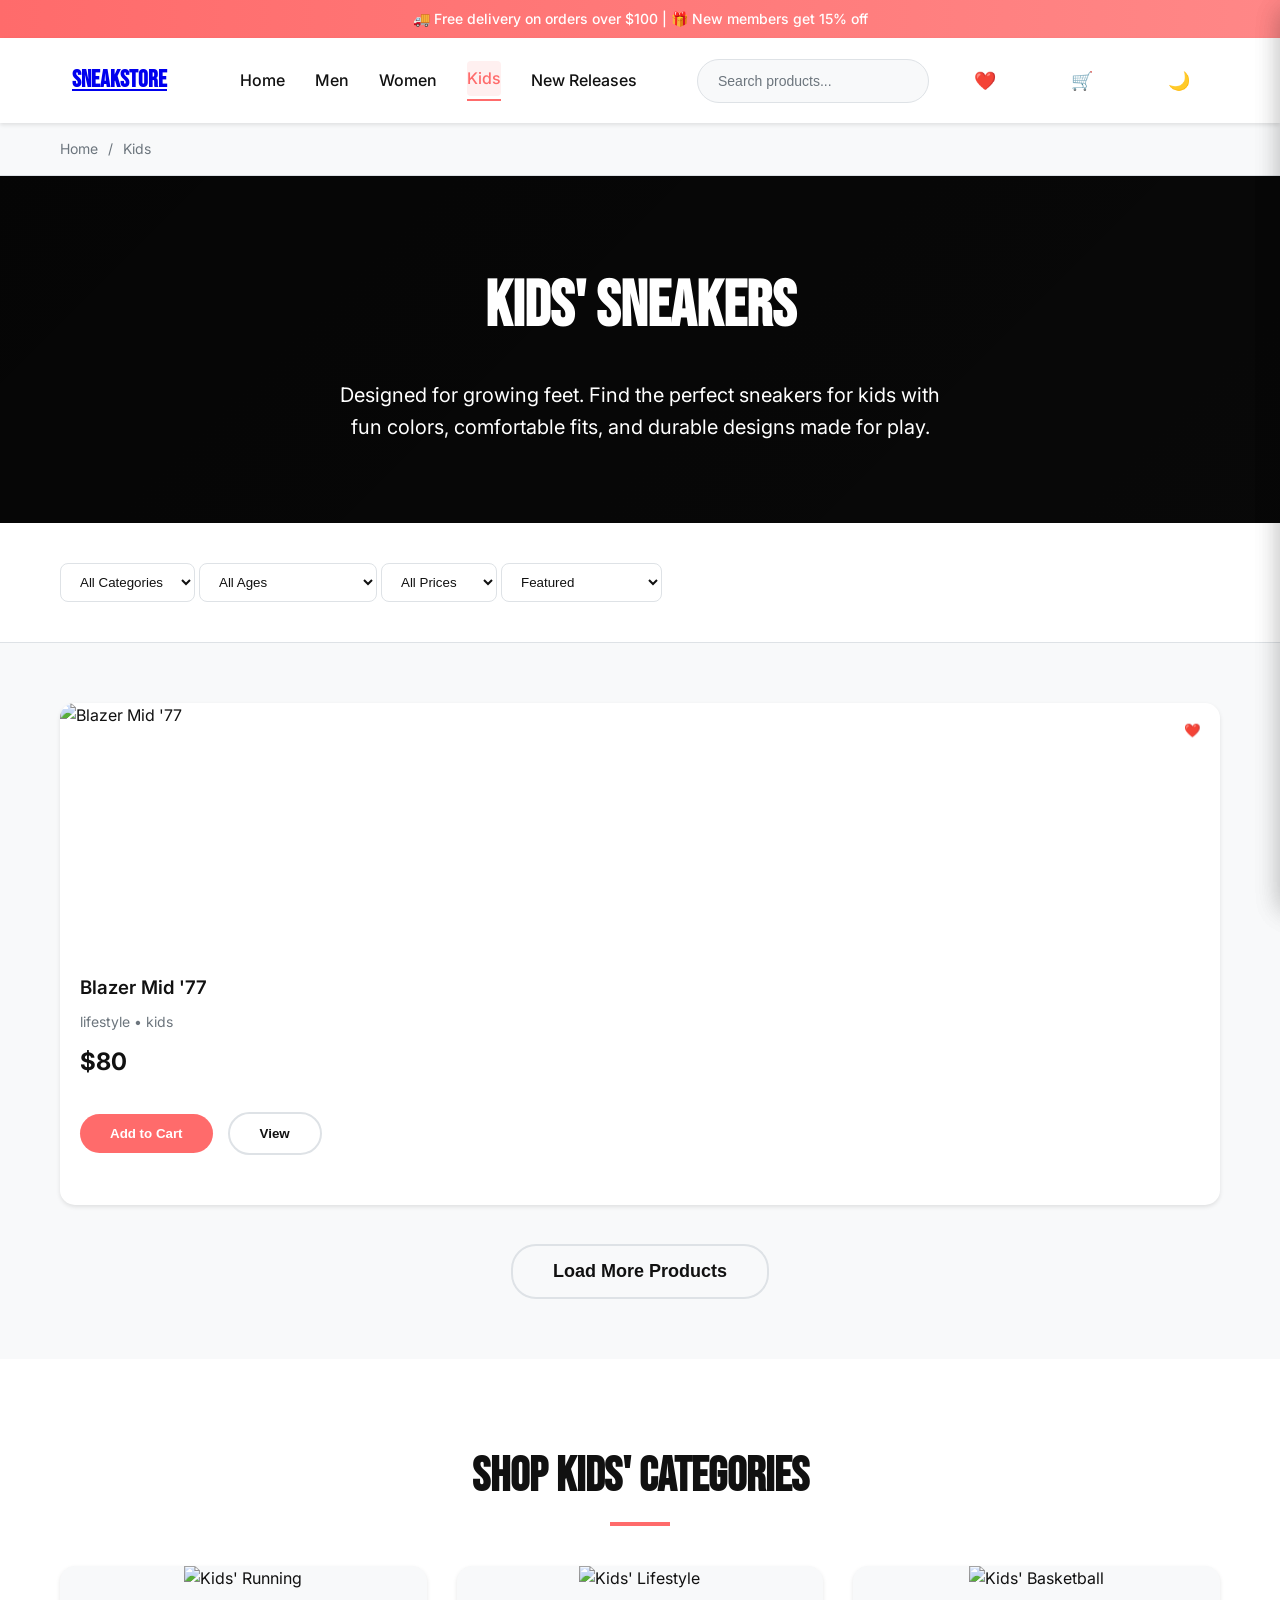
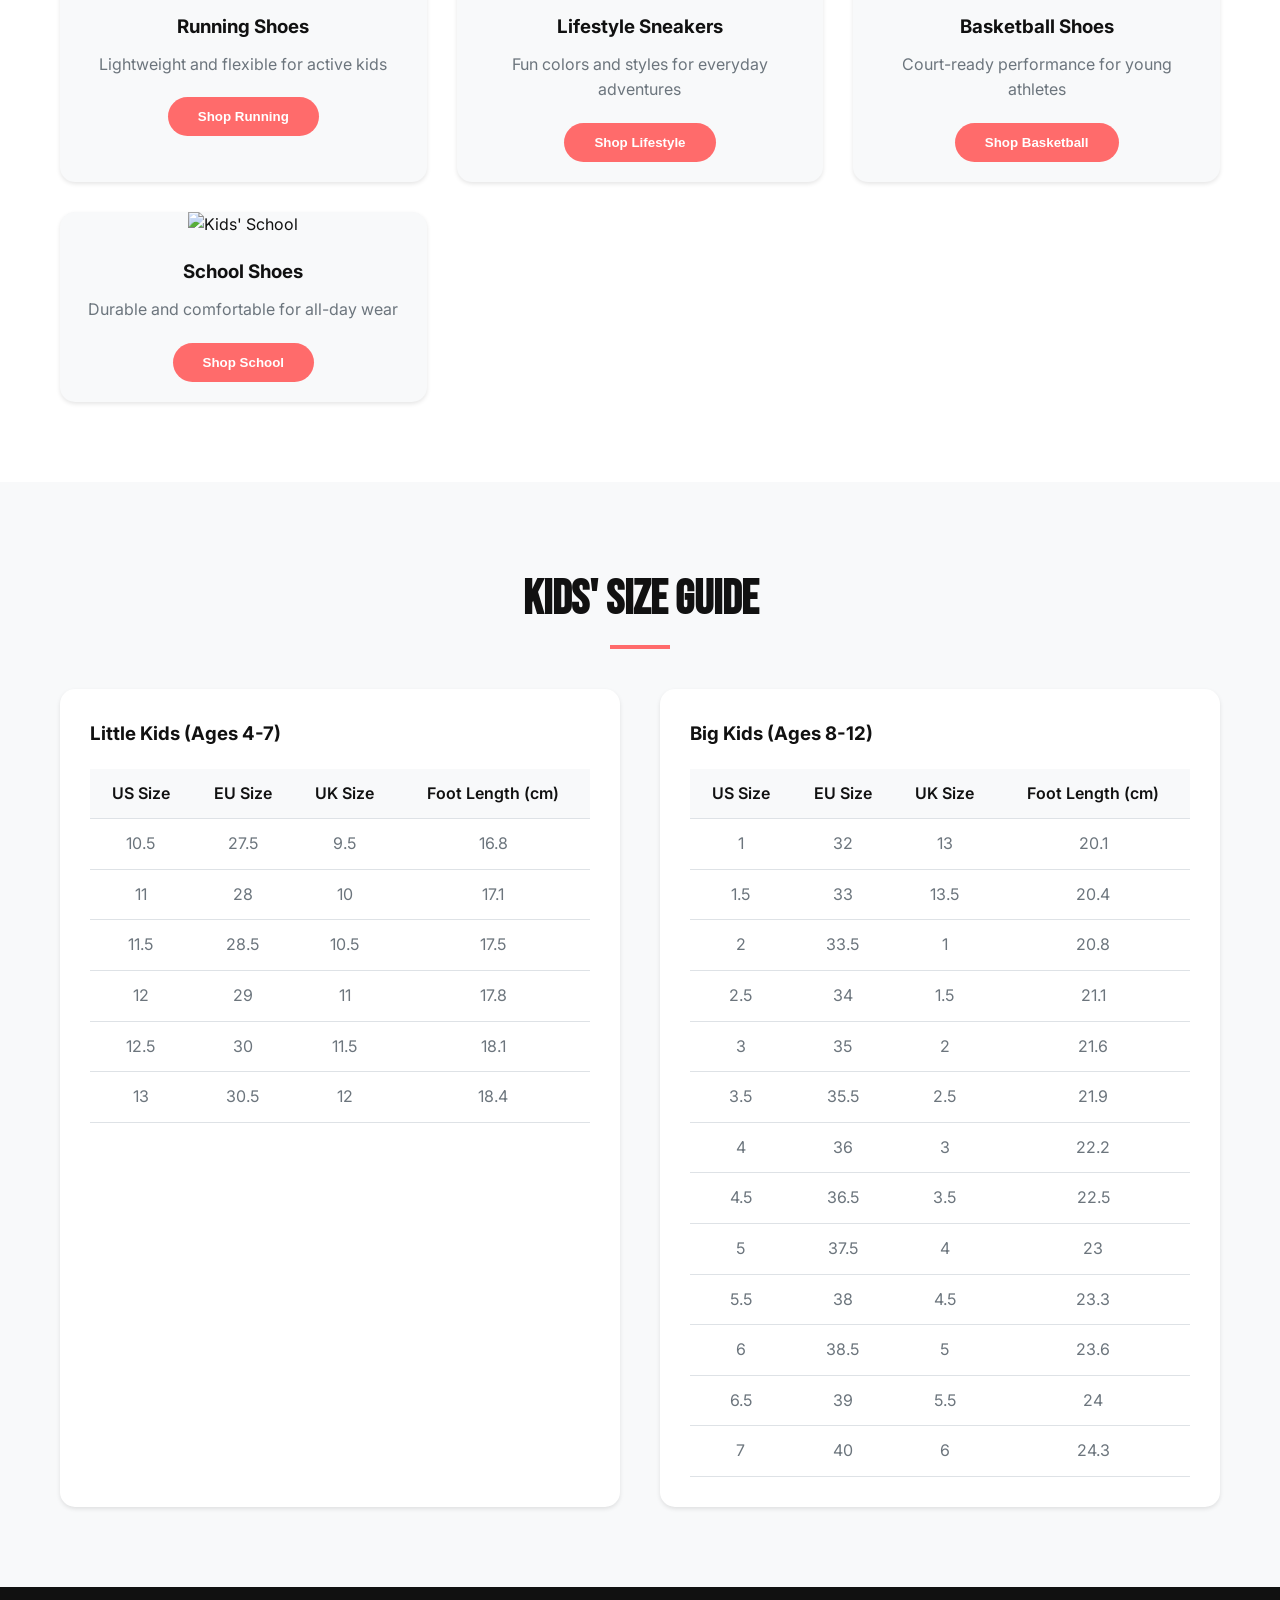
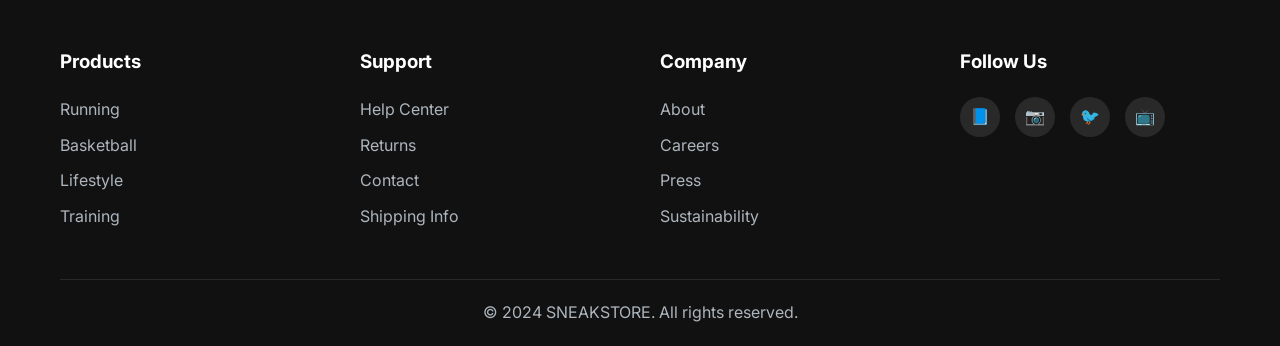
==== kids.html @ 9083c1dc "Add files via upload" ====
<!DOCTYPE html>
<html lang="en">
<head>
    <meta charset="UTF-8">
    <meta name="viewport" content="width=device-width, initial-scale=1.0">
    <title>Kids' Sneakers - SNEAKSTORE</title>
    <link rel="stylesheet" href="styles.css">
    <link rel="preconnect" href="https://fonts.googleapis.com">
    <link rel="preconnect" href="https://fonts.gstatic.com" crossorigin>
    <link href="https://fonts.googleapis.com/css2?family=Bebas+Neue&family=Inter:wght@300;400;500;600;700;800&display=swap" rel="stylesheet">
</head>
<body>
    <!-- Announcement Bar -->
    <div class="announcement-bar">
        <div class="container">
            <p>🚚 Free delivery on orders over $100 | 🎁 New members get 15% off</p>
        </div>
    </div>

    <!-- Navigation Bar -->
    <nav class="navbar">
        <div class="container">
            <div class="nav-container">
                <div class="nav-left">
                    <div class="logo">
                        <a href="index.html">SNEAKSTORE</a>
                    </div>
                </div>
                <div class="nav-center">
                    <div class="nav-links">
                        <a href="index.html">Home</a>
                        <a href="men.html">Men</a>
                        <a href="women.html">Women</a>
                        <a href="kids.html" class="active">Kids</a>
                        <a href="new-releases.html">New Releases</a>
                    </div>
                    <button class="mobile-menu-toggle" onclick="toggleMobileMenu()">☰</button>
                </div>
                <div class="nav-right">
                    <div class="search-container">
                        <input type="text" class="search-input" id="searchInput" placeholder="Search products...">
                    </div>
                    <button class="btn btn-icon" id="wishlistBtn" onclick="toggleWishlist()">
                        ❤️ <span class="badge" id="wishlistBadge">0</span>
                    </button>
                    <button class="btn btn-icon" id="cartBtn" onclick="toggleCart()">
                        🛒 <span class="badge" id="cartBadge">0</span>
                    </button>
                    <button class="btn btn-icon" id="themeToggle" onclick="toggleTheme()">
                        🌙
                    </button>
                </div>
            </div>
        </div>
    </nav>

    <!-- Breadcrumb -->
    <div class="breadcrumb">
        <div class="container">
            <a href="index.html">Home</a> / <span>Kids</span>
        </div>
    </div>

    <!-- Page Header -->
    <section class="page-header">
        <div class="container">
            <h1>Kids' Sneakers</h1>
            <p>Designed for growing feet. Find the perfect sneakers for kids with fun colors, comfortable fits, and durable designs made for play.</p>
        </div>
    </section>

    <!-- Filter Bar -->
    <section class="filter-section">
        <div class="container">
            <div class="filter-bar">
                <select id="categoryFilter" class="filter-select">
                    <option value="all">All Categories</option>
                    <option value="running">Running</option>
                    <option value="basketball">Basketball</option>
                    <option value="lifestyle">Lifestyle</option>
                    <option value="training">Training</option>
                </select>
                <select id="ageFilter" class="filter-select">
                    <option value="all">All Ages</option>
                    <option value="toddler">Toddler (1-3 years)</option>
                    <option value="little-kids">Little Kids (4-7 years)</option>
                    <option value="big-kids">Big Kids (8-12 years)</option>
                </select>
                <select id="priceFilter" class="filter-select">
                    <option value="all">All Prices</option>
                    <option value="0-50">Under $50</option>
                    <option value="50-100">$50 - $100</option>
                    <option value="100+">Over $100</option>
                </select>
                <select id="sortFilter" class="filter-select">
                    <option value="featured">Featured</option>
                    <option value="price-low">Price: Low to High</option>
                    <option value="price-high">Price: High to Low</option>
                    <option value="name">Name: A to Z</option>
                </select>
            </div>
        </div>
    </section>

    <!-- Featured Products -->
    <section class="products-section">
        <div class="container">
            <div class="products-grid" id="productsGrid">
                <!-- Products will be dynamically loaded here -->
            </div>
            <div class="load-more-container">
                <button class="btn btn-outline btn-large" id="loadMoreBtn">Load More Products</button>
            </div>
        </div>
    </section>

    <!-- Category Highlights -->
    <section class="category-highlights">
        <div class="container">
            <h2 class="section-title">Shop Kids' Categories</h2>
            <div class="highlights-grid">
                <div class="highlight-card">
                    <img src="https://images.unsplash.com/photo-1571019613454-1cb2f99b2d8b?w=400&h=250&fit=crop" alt="Kids' Running">
                    <h3>Running Shoes</h3>
                    <p>Lightweight and flexible for active kids</p>
                    <button class="btn btn-primary" onclick="filterByCategory('running')">Shop Running</button>
                </div>
                <div class="highlight-card">
                    <img src="https://images.unsplash.com/photo-1460353581641-37baddab0fa2?w=400&h=250&fit=crop" alt="Kids' Lifestyle">
                    <h3>Lifestyle Sneakers</h3>
                    <p>Fun colors and styles for everyday adventures</p>
                    <button class="btn btn-primary" onclick="filterByCategory('lifestyle')">Shop Lifestyle</button>
                </div>
                <div class="highlight-card">
                    <img src="https://images.unsplash.com/photo-1595950653106-6c9ebd614d3a?w=400&h=250&fit=crop" alt="Kids' Basketball">
                    <h3>Basketball Shoes</h3>
                    <p>Court-ready performance for young athletes</p>
                    <button class="btn btn-primary" onclick="filterByCategory('basketball')">Shop Basketball</button>
                </div>
                <div class="highlight-card">
                    <img src="https://images.unsplash.com/photo-1549298916-b41d501d3772?w=400&h=250&fit=crop" alt="Kids' School">
                    <h3>School Shoes</h3>
                    <p>Durable and comfortable for all-day wear</p>
                    <button class="btn btn-primary" onclick="filterByCategory('lifestyle')">Shop School</button>
                </div>
            </div>
        </div>
    </section>

    <!-- Size Guide Section -->
    <section class="size-guide">
        <div class="container">
            <h2 class="section-title">Kids' Size Guide</h2>
            <div class="size-guide-content">
                <div class="size-table">
                    <h3>Little Kids (Ages 4-7)</h3>
                    <table>
                        <thead>
                            <tr>
                                <th>US Size</th>
                                <th>EU Size</th>
                                <th>UK Size</th>
                                <th>Foot Length (cm)</th>
                            </tr>
                        </thead>
                        <tbody>
                            <tr><td>10.5</td><td>27.5</td><td>9.5</td><td>16.8</td></tr>
                            <tr><td>11</td><td>28</td><td>10</td><td>17.1</td></tr>
                            <tr><td>11.5</td><td>28.5</td><td>10.5</td><td>17.5</td></tr>
                            <tr><td>12</td><td>29</td><td>11</td><td>17.8</td></tr>
                            <tr><td>12.5</td><td>30</td><td>11.5</td><td>18.1</td></tr>
                            <tr><td>13</td><td>30.5</td><td>12</td><td>18.4</td></tr>
                        </tbody>
                    </table>
                </div>
                <div class="size-table">
                    <h3>Big Kids (Ages 8-12)</h3>
                    <table>
                        <thead>
                            <tr>
                                <th>US Size</th>
                                <th>EU Size</th>
                                <th>UK Size</th>
                                <th>Foot Length (cm)</th>
                            </tr>
                        </thead>
                        <tbody>
                            <tr><td>1</td><td>32</td><td>13</td><td>20.1</td></tr>
                            <tr><td>1.5</td><td>33</td><td>13.5</td><td>20.4</td></tr>
                            <tr><td>2</td><td>33.5</td><td>1</td><td>20.8</td></tr>
                            <tr><td>2.5</td><td>34</td><td>1.5</td><td>21.1</td></tr>
                            <tr><td>3</td><td>35</td><td>2</td><td>21.6</td></tr>
                            <tr><td>3.5</td><td>35.5</td><td>2.5</td><td>21.9</td></tr>
                            <tr><td>4</td><td>36</td><td>3</td><td>22.2</td></tr>
                            <tr><td>4.5</td><td>36.5</td><td>3.5</td><td>22.5</td></tr>
                            <tr><td>5</td><td>37.5</td><td>4</td><td>23</td></tr>
                            <tr><td>5.5</td><td>38</td><td>4.5</td><td>23.3</td></tr>
                            <tr><td>6</td><td>38.5</td><td>5</td><td>23.6</td></tr>
                            <tr><td>6.5</td><td>39</td><td>5.5</td><td>24</td></tr>
                            <tr><td>7</td><td>40</td><td>6</td><td>24.3</td></tr>
                        </tbody>
                    </table>
                </div>
            </div>
        </div>
    </section>

    <!-- Footer -->
    <footer class="footer">
        <div class="container">
            <div class="footer-content">
                <div class="footer-section">
                    <h3>Products</h3>
                    <ul>
                        <li><a href="#">Running</a></li>
                        <li><a href="#">Basketball</a></li>
                        <li><a href="#">Lifestyle</a></li>
                        <li><a href="#">Training</a></li>
                    </ul>
                </div>
                <div class="footer-section">
                    <h3>Support</h3>
                    <ul>
                        <li><a href="#">Help Center</a></li>
                        <li><a href="#">Returns</a></li>
                        <li><a href="#">Contact</a></li>
                        <li><a href="#">Shipping Info</a></li>
                    </ul>
                </div>
                <div class="footer-section">
                    <h3>Company</h3>
                    <ul>
                        <li><a href="#">About</a></li>
                        <li><a href="#">Careers</a></li>
                        <li><a href="#">Press</a></li>
                        <li><a href="#">Sustainability</a></li>
                    </ul>
                </div>
                <div class="footer-section">
                    <h3>Follow Us</h3>
                    <div class="social-icons">
                        <a href="#">📘</a>
                        <a href="#">📷</a>
                        <a href="#">🐦</a>
                        <a href="#">📺</a>
                    </div>
                </div>
            </div>
            <div class="footer-bottom">
                <p>&copy; 2024 SNEAKSTORE. All rights reserved.</p>
            </div>
        </div>
    </footer>

    <!-- Cart Sidebar -->
    <div class="cart-sidebar" id="cartSidebar">
        <div class="cart-header">
            <h3>Shopping Cart</h3>
            <button class="close-btn" onclick="toggleCart()">×</button>
        </div>
        <div class="cart-items" id="cartItems">
            <!-- Cart items will be dynamically loaded -->
        </div>
        <div class="cart-footer">
            <div class="cart-total">
                <span>Total: <span id="cartTotal">$0.00</span></span>
            </div>
            <button class="btn btn-primary btn-large" onclick="checkout()">Checkout</button>
        </div>
    </div>

    <!-- Wishlist Sidebar -->
    <div class="wishlist-sidebar" id="wishlistSidebar">
        <div class="wishlist-header">
            <h3>My Wishlist</h3>
            <button class="close-btn" onclick="toggleWishlist()">×</button>
        </div>
        <div class="wishlist-items" id="wishlistItems">
            <!-- Wishlist items will be dynamically loaded -->
        </div>
    </div>

    <!-- Product Modal -->
    <div class="product-modal" id="productModal">
        <div class="modal-content">
            <button class="close-btn" onclick="closeProductModal()">×</button>
            <div class="product-detail">
                <div class="product-gallery">
                    <img id="modalMainImage" src="" alt="Product">
                    <div class="thumbnail-grid" id="thumbnailGrid">
                        <!-- Thumbnails will be loaded dynamically -->
                    </div>
                </div>
                <div class="product-info">
                    <h2 id="modalProductName"></h2>
                    <p id="modalProductCategory"></p>
                    <div class="price" id="modalProductPrice"></div>
                    <div class="size-selector">
                        <label>Select Size:</label>
                        <div class="size-options" id="sizeOptions">
                            <!-- Size options will be loaded dynamically -->
                        </div>
                    </div>
                    <div class="quantity-selector">
                        <label>Quantity:</label>
                        <div class="quantity-controls">
                            <button onclick="decreaseQuantity()">-</button>
                            <input type="number" id="modalQuantity" value="1" min="1" max="10">
                            <button onclick="increaseQuantity()">+</button>
                        </div>
                    </div>
                    <div class="product-actions">
                        <button class="btn btn-primary btn-large" onclick="addToCartFromModal()">Add to Cart</button>
                        <button class="btn btn-outline" onclick="toggleWishlistModal()">
                            <span id="modalWishlistIcon">❤️</span> Add to Wishlist
                        </button>
                    </div>
                    <div class="product-description">
                        <h4>Product Details</h4>
                        <p id="modalProductDescription"></p>
                    </div>
                </div>
            </div>
        </div>
    </div>

    <script src="script.js"></script>
    <script>
        // Background slideshow images for kids' page
        const backgroundImages = [
            'https://images.unsplash.com/photo-1571019613454-1cb2f99b2d8b?w=1920&h=600&fit=crop',
            'https://images.unsplash.com/photo-1549298916-b41d501d3772?w=1920&h=600&fit=crop',
            'https://images.unsplash.com/photo-1551107699-a5b68d2794e3?w=1920&h=600&fit=crop',
            'https://images.unsplash.com/photo-1460353581641-37baddab0fa2?w=1920&h=600&fit=crop',
            'https://images.unsplash.com/photo-1595950653106-6c9ebd614d3a?w=1920&h=600&fit=crop'
        ];

        let currentImageIndex = 0;
        let backgroundImageElement;

        // Initialize background slideshow
        function initBackgroundSlideshow() {
            backgroundImageElement = document.createElement('div');
            backgroundImageElement.style.cssText = `
                position: absolute;
                top: 0;
                left: 0;
                width: 100%;
                height: 100%;
                background-size: cover;
                background-position: center;
                background-repeat: no-repeat;
                z-index: 0;
                opacity: 0.3;
                transition: opacity 1s ease-in-out;
            `;
            
            const pageHeader = document.querySelector('.page-header');
            if (pageHeader) {
                pageHeader.style.position = 'relative';
                pageHeader.style.overflow = 'hidden';
                pageHeader.insertBefore(backgroundImageElement, pageHeader.firstChild);
                
                // Start the slideshow
                changeBackgroundImage();
                setInterval(changeBackgroundImage, 10000);
            }
        }

        // Change background image with fade effect
        function changeBackgroundImage() {
            if (!backgroundImageElement) return;
            
            // Fade out
            backgroundImageElement.style.opacity = '0';
            
            // Change image and fade in after transition
            setTimeout(() => {
                currentImageIndex = (currentImageIndex + 1) % backgroundImages.length;
                backgroundImageElement.style.backgroundImage = `url('${backgroundImages[currentImageIndex]}')`;
                backgroundImageElement.style.opacity = '0.3';
            }, 1000);
        }

        // Page-specific initialization
        document.addEventListener('DOMContentLoaded', function() {
            loadFromLocalStorage();
            filterKidsProducts();
            renderProducts();
            updateCartBadge();
            updateWishlistBadge();
            setupEventListeners();
            setupTheme();
            initBackgroundSlideshow();
        });

        // Filter kids' products
        function filterKidsProducts() {
            filteredProducts = products.filter(product => product.gender === 'kids');
        }

        // Filter by category
        function filterByCategory(category) {
            document.getElementById('categoryFilter').value = category;
            handleFilter();
            window.scrollTo({ top: document.querySelector('.products-section').offsetTop - 100, behavior: 'smooth' });
        }

        // Enhanced filter handling for this page
        function handleFilter() {
            const category = document.getElementById('categoryFilter').value;
            const priceRange = document.getElementById('priceFilter').value;
            const sortBy = document.getElementById('sortFilter').value;
            
            let filtered = products.filter(product => product.gender === 'kids');
            
            // Apply category filter
            if (category !== 'all') {
                filtered = filtered.filter(product => product.category === category);
            }
            
            // Apply price filter
            if (priceRange !== 'all') {
                const [min, max] = priceRange.split('-').map(p => p === '+' ? Infinity : parseInt(p));
                filtered = filtered.filter(product => 
                    max ? (product.price >= min && product.price <= max) : product.price >= min
                );
            }
            
            // Apply sorting
            switch(sortBy) {
                case 'price-low':
                    filtered.sort((a, b) => a.price - b.price);
                    break;
                case 'price-high':
                    filtered.sort((a, b) => b.price - a.price);
                    break;
                case 'name':
                    filtered.sort((a, b) => a.name.localeCompare(b.name));
                    break;
            }
            
            filteredProducts = filtered;
            renderProducts();
        }

        // Load more functionality
        document.getElementById('loadMoreBtn').addEventListener('click', function() {
            // Simulate loading more products
            this.innerHTML = '<span class="loading"></span> Loading...';
            setTimeout(() => {
                this.innerHTML = 'Load More Products';
                showToast('More products loaded!');
            }, 1000);
        });

        // Update event listeners for this page
        function setupEventListeners() {
            // Search functionality
            document.getElementById('searchInput').addEventListener('input', handleSearch);
            
            // Filter functionality
            document.getElementById('categoryFilter').addEventListener('change', handleFilter);
            document.getElementById('priceFilter').addEventListener('change', handleFilter);
            document.getElementById('sortFilter').addEventListener('change', handleFilter);
            
            // Cart and Wishlist toggles
            document.getElementById('cartBtn').addEventListener('click', toggleCart);
            document.getElementById('wishlistBtn').addEventListener('click', toggleWishlist);
            
            // Theme toggle
            document.getElementById('themeToggle').addEventListener('click', toggleTheme);
            
            // Close modals on outside click
            document.getElementById('productModal').addEventListener('click', function(e) {
                if (e.target === this) {
                    closeProductModal();
                }
            });
        }
    </script>
</body>
</html>
---- styles.css ----
/* Reset and Base Styles */
* {
    margin: 0;
    padding: 0;
    box-sizing: border-box;
}

:root {
    --primary-color: #111111;
    --secondary-color: #ffffff;
    --accent-color: #ff6b6b;
    --success-color: #51cf66;
    --warning-color: #ffd93d;
    --danger-color: #ff6b6b;
    --dark-bg: #0a0a0a;
    --light-bg: #f8f9fa;
    --text-primary: #111111;
    --text-secondary: #6c757d;
    --border-color: #dee2e6;
    --shadow-sm: 0 2px 4px rgba(0,0,0,0.1);
    --shadow-md: 0 4px 6px rgba(0,0,0,0.1);
    --shadow-lg: 0 10px 25px rgba(0,0,0,0.15);
    --transition: all 0.3s cubic-bezier(0.4, 0, 0.2, 1);
}

body {
    font-family: 'Inter', sans-serif;
    line-height: 1.6;
    color: var(--text-primary);
    background-color: var(--secondary-color);
    overflow-x: hidden;
}

body.dark-mode {
    --primary-color: #ffffff;
    --secondary-color: #111111;
    --text-primary: #ffffff;
    --text-secondary: #adb5bd;
    --border-color: #343a40;
    --light-bg: #1a1a1a;
    background-color: var(--secondary-color);
}

.container {
    max-width: 1200px;
    margin: 0 auto;
    padding: 0 20px;
}

/* Announcement Bar */
.announcement-bar {
    background: linear-gradient(90deg, var(--accent-color), #ff8787);
    color: white;
    text-align: center;
    padding: 8px 0;
    font-size: 14px;
    font-weight: 500;
}

/* Navigation */
.navbar {
    background: var(--secondary-color);
    box-shadow: var(--shadow-sm);
    position: sticky;
    top: 0;
    z-index: 1000;
    transition: var(--transition);
}

body.dark-mode .navbar {
    background: var(--dark-bg);
}

.nav-container {
    display: flex;
    justify-content: space-between;
    align-items: center;
    padding: 15px 0;
    max-width: 1200px;
    margin: 0 auto;
}

.nav-left {
    display: flex;
    align-items: center;
}

.nav-center {
    display: flex;
    align-items: center;
    flex: 1;
    justify-content: center;
}

.nav-right {
    display: flex;
    align-items: center;
    gap: 15px;
}

.logo {
    font-family: 'Bebas Neue', cursive;
    font-size: 24px;
    font-weight: 800;
    color: var(--text-primary);
    text-decoration: none;
    transition: var(--transition);
    position: relative;
    padding: 8px 12px;
    border-radius: 8px;
}

.logo:hover {
    color: var(--accent-color);
    background: rgba(255, 107, 107, 0.1);
    transform: scale(1.05);
}

.logo::before {
    content: '';
    position: absolute;
    top: 0;
    left: 0;
    width: 100%;
    height: 100%;
    background: linear-gradient(45deg, transparent, rgba(255, 107, 107, 0.1));
    border-radius: 8px;
    opacity: 0;
    transition: opacity 0.3s ease;
}

.logo:hover::before {
    opacity: 1;
}

.nav-links {
    display: flex;
    align-items: center;
    gap: 30px;
}

.nav-links a {
    text-decoration: none;
    color: var(--text-primary);
    font-weight: 500;
    transition: var(--transition);
    position: relative;
    padding: 5px 0;
    border-radius: 4px;
}

.nav-links a:hover,
.nav-links a.active {
    color: var(--accent-color);
    background: rgba(255, 107, 107, 0.1);
    transform: translateY(-2px);
}

.nav-links a::after {
    content: '';
    position: absolute;
    bottom: -5px;
    left: 50%;
    width: 0;
    height: 2px;
    background: var(--accent-color);
    transition: all 0.3s cubic-bezier(0.4, 0, 0.2, 1);
    transform: translateX(-50%);
}

.nav-links a:hover::after,
.nav-links a.active::after {
    width: 100%;
}

.nav-links a:hover::before {
    content: '';
    position: absolute;
    top: 50%;
    left: -10px;
    width: 4px;
    height: 4px;
    background: var(--accent-color);
    border-radius: 50%;
    transform: translateY(-50%) scale(0);
    transition: all 0.3s cubic-bezier(0.4, 0, 0.2, 1);
}

.nav-links a:hover::before {
    transform: translateY(-50%) scale(1);
}

.search-container {
    display: flex;
    align-items: center;
    background: var(--light-bg);
    border-radius: 25px;
    padding: 8px 15px;
    border: 1px solid var(--border-color);
    transition: var(--transition);
    position: relative;
    overflow: hidden;
}

.search-container::before {
    content: '';
    position: absolute;
    top: 0;
    left: -100%;
    width: 100%;
    height: 100%;
    background: linear-gradient(90deg, transparent, rgba(255, 107, 107, 0.1), transparent);
    transition: left 0.5s ease;
}

.search-container:hover::before {
    left: 100%;
}

.search-container:focus-within {
    border-color: var(--accent-color);
    box-shadow: 0 0 0 3px rgba(255, 107, 107, 0.1);
    transform: scale(1.02);
}

.search-input {
    border: none;
    background: none;
    outline: none;
    padding: 5px;
    width: 200px;
    color: var(--text-primary);
    font-size: 14px;
    transition: var(--transition);
}

.search-input::placeholder {
    color: var(--text-secondary);
    transition: var(--transition);
}

.search-container:hover .search-input::placeholder {
    color: var(--accent-color);
    opacity: 0.7;
}

.btn-icon {
    background: none;
    border: none;
    cursor: pointer;
    position: relative;
    font-size: 18px;
    transition: var(--transition);
    padding: 8px;
    border-radius: 50%;
    display: flex;
    align-items: center;
    justify-content: center;
    min-width: 40px;
    min-height: 40px;
    overflow: hidden;
}

.btn-icon::before {
    content: '';
    position: absolute;
    top: 50%;
    left: 50%;
    width: 0;
    height: 0;
    background: rgba(255, 107, 107, 0.2);
    border-radius: 50%;
    transform: translate(-50%, -50%);
    transition: all 0.4s cubic-bezier(0.4, 0, 0.2, 1);
}

.btn-icon:hover::before {
    width: 100%;
    height: 100%;
}

.btn-icon:hover {
    background: var(--light-bg);
    transform: translateY(-3px) scale(1.1);
    box-shadow: 0 8px 25px rgba(0, 0, 0, 0.15);
}

.btn-icon:active {
    transform: translateY(-1px) scale(1.05);
    transition: transform 0.1s ease;
}

.badge {
    position: absolute;
    top: 0;
    right: 0;
    background: var(--accent-color);
    color: white;
    border-radius: 50%;
    width: 18px;
    height: 18px;
    display: flex;
    align-items: center;
    justify-content: center;
    font-size: 11px;
    font-weight: bold;
}

.mobile-menu-toggle {
    display: none;
    background: none;
    border: none;
    font-size: 24px;
    cursor: pointer;
    color: var(--text-primary);
    padding: 8px;
    border-radius: 8px;
    transition: var(--transition);
    position: relative;
    overflow: hidden;
}

.mobile-menu-toggle::before {
    content: '';
    position: absolute;
    top: 50%;
    left: 50%;
    width: 0;
    height: 0;
    background: rgba(255, 107, 107, 0.1);
    border-radius: 50%;
    transform: translate(-50%, -50%);
    transition: all 0.3s cubic-bezier(0.4, 0, 0.2, 1);
}

.mobile-menu-toggle:hover::before {
    width: 100%;
    height: 100%;
}

.mobile-menu-toggle:hover {
    background: var(--light-bg);
    color: var(--accent-color);
    transform: scale(1.1);
}

.mobile-menu-toggle:active {
    transform: scale(0.95);
    transition: transform 0.1s ease;
}

/* Hero Section */
.hero {
    background: linear-gradient(135deg, #667eea 0%, #764ba2 100%);
    min-height: 600px;
    display: flex;
    align-items: center;
    position: relative;
    overflow: hidden;
    transform: translateZ(0);
    will-change: transform;
}

.hero::before {
    content: '';
    position: absolute;
    top: 0;
    left: 0;
    right: 0;
    bottom: 0;
    background: rgba(0, 0, 0, 0.3);
    z-index: 1;
}

.hero-content {
    display: grid;
    grid-template-columns: 1fr 1fr;
    gap: 50px;
    align-items: center;
    position: relative;
    z-index: 2;
}

.hero-text {
    color: white;
    animation: slideInLeft 1s ease-out;
}

.hero-title {
    font-family: 'Bebas Neue', cursive;
    font-size: 80px;
    font-weight: 800;
    line-height: 1;
    margin-bottom: 20px;
    text-transform: uppercase;
    letter-spacing: -2px;
}

.hero-subtitle {
    font-size: 20px;
    margin-bottom: 30px;
    opacity: 0.9;
}

.hero-image {
    position: relative;
    transform: translateZ(0);
    will-change: transform;
    backface-visibility: hidden;
    perspective: 1000px;
    transform-style: preserve-3d;
}

.hero-image img {
    width: 100%;
    height: auto;
    border-radius: 20px;
    animation: slideInRight 1s ease-out;
    box-shadow: var(--shadow-lg);
    transition: transform 0.1s ease-out;
    will-change: transform;
}

/* Parallax Effect */
.parallax-hero {
    position: fixed;
    top: 0;
    left: 0;
    width: 100%;
    height: 100vh;
    pointer-events: none;
    z-index: -1;
    opacity: 0.3;
    will-change: transform, opacity;
    transition: opacity 0.3s ease-out;
}

.parallax-hero img {
    width: 100%;
    height: 100%;
    object-fit: cover;
    transform: scale(1.2);
    will-change: transform;
}

/* Smooth scroll behavior */
html {
    scroll-behavior: smooth;
}

/* Buttons */
.btn {
    padding: 12px 30px;
    border: none;
    border-radius: 25px;
    font-weight: 600;
    cursor: pointer;
    transition: var(--transition);
    text-decoration: none;
    display: inline-block;
    text-align: center;
}

.btn-primary {
    background: var(--accent-color);
    color: white;
}

.btn-primary:hover {
    background: #ff5252;
    transform: translateY(-2px);
    box-shadow: var(--shadow-md);
}

.btn-outline {
    background: transparent;
    color: var(--text-primary);
    border: 2px solid var(--border-color);
}

.btn-outline:hover {
    background: var(--text-primary);
    color: white;
}

.btn-large {
    padding: 15px 40px;
    font-size: 18px;
}

/* Section Styles */
.section-title {
    font-family: 'Bebas Neue', cursive;
    font-size: 48px;
    text-align: center;
    margin-bottom: 50px;
    color: var(--text-primary);
    position: relative;
}

.section-title::after {
    content: '';
    position: absolute;
    bottom: -10px;
    left: 50%;
    transform: translateX(-50%);
    width: 60px;
    height: 4px;
    background: var(--accent-color);
}

/* Featured Products */
.featured-products {
    padding: 80px 0;
    background: var(--light-bg);
    position: relative;
    overflow: hidden;
}

body.dark-mode .featured-products {
    background: var(--dark-bg);
}

/* Parallax background for featured products */
.featured-products::before {
    content: '';
    position: absolute;
    top: -50px;
    left: -10%;
    width: 120%;
    height: 200px;
    background: radial-gradient(ellipse at center, rgba(255, 107, 107, 0.1) 0%, transparent 70%);
    transform: rotate(-5deg);
    z-index: 0;
}

.featured-products .container {
    position: relative;
    z-index: 1;
}

.featured-products .section-title {
    transform: translateZ(0);
    will-change: transform, opacity;
}

.featured-products .filter-bar {
    display: flex;
    justify-content: center;
    gap: 20px;
    margin-bottom: 40px;
    flex-wrap: wrap;
    transform: translateZ(0);
    will-change: transform, opacity;
}

.filter-select {
    padding: 10px 15px;
    border: 1px solid var(--border-color);
    border-radius: 8px;
    background: var(--secondary-color);
    color: var(--text-primary);
    cursor: pointer;
    transition: var(--transition);
}

.filter-select:hover {
    border-color: var(--accent-color);
}

.products-grid {
    display: grid;
    grid-template-columns: repeat(auto-fit, minmax(280px, 1fr));
    gap: 30px;
    transform: translateZ(0);
    will-change: transform;
}

/* Enhanced Product Cards */
.product-card {
    background: var(--secondary-color);
    border-radius: 15px;
    overflow: hidden;
    box-shadow: var(--shadow-sm);
    transition: var(--transition);
    position: relative;
    cursor: pointer;
    transform: translateZ(0);
    will-change: transform, box-shadow;
}

.product-card:hover {
    transform: translateY(-10px);
    box-shadow: var(--shadow-lg);
}

.product-image {
    position: relative;
    height: 250px;
    overflow: hidden;
}

.product-image img {
    width: 100%;
    height: 100%;
    object-fit: cover;
    transition: var(--transition);
}

.product-card:hover .product-image img {
    transform: scale(1.1);
}

.product-badge {
    position: absolute;
    top: 10px;
    left: 10px;
    background: var(--accent-color);
    color: white;
    padding: 5px 10px;
    border-radius: 20px;
    font-size: 12px;
    font-weight: 600;
    z-index: 2;
}

/* Enhanced Badges */
.product-badge.eco {
    background: #51cf66;
}

.product-badge.limited {
    background: #ff6b6b;
}

.product-badge.exclusive {
    background: #845ef7;
}

.product-badge.best-seller {
    background: #ffd93d;
    color: var(--text-primary);
}

.product-wishlist {
    position: absolute;
    top: 10px;
    right: 10px;
    background: rgba(255, 255, 255, 0.9);
    border: none;
    width: 35px;
    height: 35px;
    border-radius: 50%;
    display: flex;
    align-items: center;
    justify-content: center;
    cursor: pointer;
    transition: var(--transition);
    z-index: 2;
}

.product-wishlist:hover {
    background: white;
    transform: scale(1.1);
}

.product-wishlist.active {
    background: var(--accent-color);
    color: white;
}

.product-info {
    padding: 20px;
}

.product-name {
    font-weight: 600;
    margin-bottom: 8px;
    color: var(--text-primary);
}

.product-category {
    color: var(--text-secondary);
    font-size: 14px;
    margin-bottom: 10px;
}

.product-price {
    font-size: 24px;
    font-weight: 700;
    color: var(--text-primary);
    margin-bottom: 10px;
}

/* Star Ratings */
.product-rating {
    display: flex;
    align-items: center;
    gap: 5px;
    margin-bottom: 10px;
}

.stars {
    display: flex;
    gap: 2px;
}

.star {
    color: #ffd93d;
    font-size: 14px;
}

.star.empty {
    color: var(--border-color);
}

.rating-count {
    color: var(--text-secondary);
    font-size: 12px;
}

/* Quick View Button */
.quick-view-btn {
    background: var(--light-bg);
    border: 1px solid var(--border-color);
    color: var(--text-primary);
    padding: 8px 15px;
    border-radius: 8px;
    font-size: 14px;
    cursor: pointer;
    transition: var(--transition);
    margin-right: 10px;
}

.quick-view-btn:hover {
    background: var(--accent-color);
    color: white;
    border-color: var(--accent-color);
}

.product-actions {
    display: flex;
    gap: 10px;
    align-items: center;
}

/* Social Sharing */
.social-share {
    display: flex;
    gap: 8px;
    margin-top: 10px;
}

.share-btn {
    background: var(--light-bg);
    border: none;
    width: 30px;
    height: 30px;
    border-radius: 50%;
    display: flex;
    align-items: center;
    justify-content: center;
    cursor: pointer;
    transition: var(--transition);
    font-size: 14px;
}

.share-btn:hover {
    background: var(--accent-color);
    color: white;
    transform: translateY(-2px);
}

/* Quick View Modal */
.quick-view-modal {
    position: fixed;
    top: 0;
    left: 0;
    width: 100%;
    height: 100%;
    background: rgba(0, 0, 0, 0.8);
    display: none;
    align-items: center;
    justify-content: center;
    z-index: 3000;
}

.quick-view-modal.active {
    display: flex;
}

.quick-view-content {
    background: var(--secondary-color);
    border-radius: 20px;
    max-width: 900px;
    max-height: 90vh;
    overflow-y: auto;
    position: relative;
    width: 90%;
    display: grid;
    grid-template-columns: 1fr 1fr;
    gap: 40px;
    padding: 40px;
}

body.dark-mode .quick-view-content {
    background: var(--dark-bg);
}

.quick-view-image {
    position: relative;
}

.quick-view-image img {
    width: 100%;
    height: 400px;
    object-fit: cover;
    border-radius: 15px;
}

.quick-view-info h2 {
    font-size: 28px;
    margin-bottom: 10px;
    color: var(--text-primary);
}

.quick-view-rating {
    display: flex;
    align-items: center;
    gap: 10px;
    margin-bottom: 15px;
}

.quick-view-price {
    font-size: 32px;
    font-weight: 700;
    color: var(--accent-color);
    margin-bottom: 20px;
}

.quick-view-actions {
    display: flex;
    gap: 15px;
    margin-top: 20px;
}

/* Reviews Section */
.reviews-section {
    margin-top: 30px;
    padding-top: 20px;
    border-top: 1px solid var(--border-color);
}

.reviews-header {
    display: flex;
    justify-content: space-between;
    align-items: center;
    margin-bottom: 20px;
}

.reviews-summary {
    display: flex;
    align-items: center;
    gap: 15px;
}

.average-rating {
    font-size: 36px;
    font-weight: 700;
    color: var(--text-primary);
}

.total-reviews {
    color: var(--text-secondary);
}

.write-review-btn {
    background: var(--accent-color);
    color: white;
    border: none;
    padding: 10px 20px;
    border-radius: 8px;
    cursor: pointer;
    transition: var(--transition);
}

.write-review-btn:hover {
    background: #ff5252;
}

.review-item {
    background: var(--light-bg);
    padding: 20px;
    border-radius: 10px;
    margin-bottom: 15px;
}

body.dark-mode .review-item {
    background: #1a1a1a;
}

.review-header {
    display: flex;
    justify-content: space-between;
    align-items: center;
    margin-bottom: 10px;
}

.reviewer-info {
    display: flex;
    align-items: center;
    gap: 10px;
}

.reviewer-avatar {
    width: 40px;
    height: 40px;
    border-radius: 50%;
    background: var(--accent-color);
    display: flex;
    align-items: center;
    justify-content: center;
    color: white;
    font-weight: 600;
}

.reviewer-name {
    font-weight: 600;
    color: var(--text-primary);
}

.review-date {
    color: var(--text-secondary);
    font-size: 14px;
}

.review-content {
    color: var(--text-primary);
    line-height: 1.6;
}

/* Size Recommendation */
.size-recommendation {
    background: linear-gradient(135deg, #51cf66, #37b24d);
    color: white;
    padding: 15px;
    border-radius: 10px;
    margin-bottom: 20px;
    text-align: center;
}

.size-recommendation h4 {
    margin-bottom: 10px;
}

.recommended-size {
    font-size: 24px;
    font-weight: 700;
    margin-bottom: 5px;
}

.size-confidence {
    opacity: 0.9;
    font-size: 14px;
}

/* Recently Viewed */
.recently-viewed {
    padding: 60px 0;
    background: var(--light-bg);
}

body.dark-mode .recently-viewed {
    background: var(--dark-bg);
}

.recently-viewed-grid {
    display: grid;
    grid-template-columns: repeat(auto-fit, minmax(200px, 1fr));
    gap: 20px;
    margin-top: 30px;
}

.recently-viewed-card {
    background: var(--secondary-color);
    border-radius: 10px;
    overflow: hidden;
    box-shadow: var(--shadow-sm);
    transition: var(--transition);
    cursor: pointer;
}

body.dark-mode .recently-viewed-card {
    background: #1a1a1a;
}

.recently-viewed-card:hover {
    transform: translateY(-5px);
    box-shadow: var(--shadow-md);
}

.recently-viewed-image {
    height: 120px;
    overflow: hidden;
}

.recently-viewed-image img {
    width: 100%;
    height: 100%;
    object-fit: cover;
    transition: var(--transition);
}

.recently-viewed-card:hover .recently-viewed-image img {
    transform: scale(1.1);
}

.recently-viewed-info {
    padding: 15px;
}

.recently-viewed-name {
    font-weight: 600;
    margin-bottom: 5px;
    color: var(--text-primary);
    font-size: 14px;
}

.recently-viewed-price {
    color: var(--accent-color);
    font-weight: 600;
}

/* Advanced Filters */
.advanced-filters {
    background: var(--secondary-color);
    padding: 20px;
    border-radius: 10px;
    margin-bottom: 20px;
    border: 1px solid var(--border-color);
}

body.dark-mode .advanced-filters {
    background: #1a1a1a;
}

.filter-group {
    margin-bottom: 20px;
}

.filter-group h4 {
    margin-bottom: 10px;
    color: var(--text-primary);
    font-size: 14px;
    text-transform: uppercase;
    letter-spacing: 1px;
}

.filter-options {
    display: flex;
    flex-wrap: wrap;
    gap: 10px;
}

.filter-chip {
    background: var(--light-bg);
    border: 1px solid var(--border-color);
    padding: 8px 15px;
    border-radius: 20px;
    cursor: pointer;
    transition: var(--transition);
    font-size: 14px;
}

.filter-chip:hover {
    border-color: var(--accent-color);
}

.filter-chip.active {
    background: var(--accent-color);
    color: white;
    border-color: var(--accent-color);
}

/* Video Gallery */
.video-gallery {
    margin-top: 20px;
}

.video-thumbnail {
    position: relative;
    width: 100%;
    height: 200px;
    background: var(--light-bg);
    border-radius: 10px;
    overflow: hidden;
    cursor: pointer;
}

body.dark-mode .video-thumbnail {
    background: #1a1a1a;
}

.video-thumbnail img {
    width: 100%;
    height: 100%;
    object-fit: cover;
}

.video-play-btn {
    position: absolute;
    top: 50%;
    left: 50%;
    transform: translate(-50%, -50%);
    width: 60px;
    height: 60px;
    background: rgba(255, 255, 255, 0.9);
    border-radius: 50%;
    display: flex;
    align-items: center;
    justify-content: center;
    font-size: 24px;
    color: var(--accent-color);
    transition: var(--transition);
}

.video-play-btn:hover {
    background: white;
    transform: translate(-50%, -50%) scale(1.1);
}

/* Responsive Design for New Features */
@media (max-width: 768px) {
    .quick-view-content {
        grid-template-columns: 1fr;
        gap: 30px;
        padding: 20px;
    }
    
    .quick-view-image img {
        height: 250px;
    }
    
    .reviews-header {
        flex-direction: column;
        gap: 15px;
        align-items: flex-start;
    }
    
    .reviews-summary {
        flex-direction: column;
        gap: 5px;
        align-items: flex-start;
    }
    
    .product-actions {
        flex-direction: column;
        gap: 10px;
    }
    
    .quick-view-actions {
        flex-direction: column;
    }
    
    .social-share {
        justify-content: center;
    }
    
    .recently-viewed-grid {
        grid-template-columns: repeat(auto-fit, minmax(150px, 1fr));
    }
}

@media (max-width: 480px) {
    .filter-options {
        gap: 5px;
    }
    
    .filter-chip {
        padding: 6px 12px;
        font-size: 12px;
    }
    
    .quick-view-info h2 {
        font-size: 24px;
    }
    
    .quick-view-price {
        font-size: 28px;
    }
}

/* Categories */
.categories {
    padding: 80px 0;
    background: var(--secondary-color);
    position: relative;
    overflow: hidden;
}

body.dark-mode .categories {
    background: var(--dark-bg);
}

/* Parallax background for categories */
.categories::before {
    content: '';
    position: absolute;
    top: -100px;
    right: -10%;
    width: 120%;
    height: 300px;
    background: radial-gradient(ellipse at center, rgba(102, 126, 234, 0.1) 0%, transparent 70%);
    transform: rotate(3deg);
    z-index: 0;
}

.categories .container {
    position: relative;
    z-index: 1;
}

.categories .section-title {
    transform: translateZ(0);
    will-change: transform, opacity;
}

.categories-grid {
    display: grid;
    grid-template-columns: repeat(auto-fit, minmax(250px, 1fr));
    gap: 30px;
    transform: translateZ(0);
    will-change: transform;
}

.category-card {
    background: var(--secondary-color);
    border-radius: 15px;
    overflow: hidden;
    box-shadow: var(--shadow-sm);
    transition: var(--transition);
    cursor: pointer;
    text-align: center;
    transform: translateZ(0);
    will-change: transform, box-shadow;
}

body.dark-mode .category-card {
    background: #1a1a1a;
}

.category-card:hover {
    transform: translateY(-5px) scale(1.02);
    box-shadow: var(--shadow-md);
}

.category-card img {
    width: 100%;
    height: 200px;
    object-fit: cover;
    transition: var(--transition);
}

.category-card:hover img {
    transform: scale(1.1);
}

.category-card h3 {
    margin: 15px 0 5px;
    color: var(--text-primary);
}

.category-card p {
    color: var(--text-secondary);
    font-size: 14px;
    margin-bottom: 15px;
}

/* Trending */
.trending {
    padding: 80px 0;
    background: var(--light-bg);
    position: relative;
    overflow: hidden;
}

body.dark-mode .trending {
    background: var(--dark-bg);
}

/* Parallax background for trending */
.trending::before {
    content: '';
    position: absolute;
    top: -50px;
    left: -5%;
    width: 110%;
    height: 250px;
    background: radial-gradient(ellipse at center, rgba(255, 217, 61, 0.1) 0%, transparent 70%);
    transform: rotate(-2deg);
    z-index: 0;
}

.trending .container {
    position: relative;
    z-index: 1;
}

.trending .section-title {
    transform: translateZ(0);
    will-change: transform, opacity;
}

.trending-slider {
    display: flex;
    gap: 20px;
    overflow-x: auto;
    padding: 20px 0;
    scroll-behavior: smooth;
    transform: translateZ(0);
    will-change: transform;
}

.trending-slider::-webkit-scrollbar {
    height: 8px;
}

.trending-slider::-webkit-scrollbar-track {
    background: var(--border-color);
    border-radius: 4px;
}

.trending-slider::-webkit-scrollbar-thumb {
    background: var(--accent-color);
    border-radius: 4px;
}

.trending-card {
    min-width: 250px;
    background: var(--secondary-color);
    border-radius: 15px;
    overflow: hidden;
    box-shadow: var(--shadow-sm);
    transition: var(--transition);
    transform: translateZ(0);
    will-change: transform, box-shadow;
}

body.dark-mode .trending-card {
    background: #1a1a1a;
}

.trending-card:hover {
    transform: translateY(-5px) scale(1.02);
    box-shadow: var(--shadow-md);
}

.trending-card .product-image {
    position: relative;
    height: 180px;
    overflow: hidden;
}

.trending-card .product-image img {
    width: 100%;
    height: 100%;
    object-fit: cover;
    transition: var(--transition);
}

.trending-card:hover .product-image img {
    transform: scale(1.1);
}

/* Benefits */
.benefits {
    padding: 80px 0;
}

.benefits-grid {
    display: grid;
    grid-template-columns: repeat(auto-fit, minmax(200px, 1fr));
    gap: 40px;
    text-align: center;
}

.benefit-card {
    transition: var(--transition);
}

.benefit-card:hover {
    transform: translateY(-5px);
}

.benefit-icon {
    font-size: 48px;
    margin-bottom: 15px;
}

.benefit-card h3 {
    margin-bottom: 10px;
    color: var(--text-primary);
}

.benefit-card p {
    color: var(--text-secondary);
}

/* Newsletter */
.newsletter {
    background: linear-gradient(135deg, var(--accent-color), #ff8787);
    padding: 60px 0;
    text-align: center;
    color: white;
}

.newsletter h2 {
    font-size: 36px;
    margin-bottom: 15px;
}

.newsletter p {
    font-size: 18px;
    margin-bottom: 30px;
    opacity: 0.9;
}

.newsletter-form {
    display: flex;
    justify-content: center;
    gap: 15px;
    max-width: 500px;
    margin: 0 auto;
}

.newsletter-form input {
    flex: 1;
    padding: 15px 20px;
    border: none;
    border-radius: 25px;
    font-size: 16px;
}

.newsletter-form button {
    background: white;
    color: var(--accent-color);
    border: none;
    padding: 15px 30px;
    border-radius: 25px;
    font-weight: 600;
    cursor: pointer;
    transition: var(--transition);
}

.newsletter-form button:hover {
    transform: translateY(-2px);
    box-shadow: var(--shadow-md);
}

/* Footer */
.footer {
    background: var(--text-primary);
    color: white;
    padding: 60px 0 20px;
}

body.dark-mode .footer {
    background: #000000;
}

.footer-content {
    display: grid;
    grid-template-columns: repeat(auto-fit, minmax(200px, 1fr));
    gap: 40px;
    margin-bottom: 40px;
}

.footer-section h3 {
    margin-bottom: 20px;
    color: white;
}

.footer-section ul {
    list-style: none;
}

.footer-section ul li {
    margin-bottom: 10px;
}

.footer-section ul li a {
    color: #adb5bd;
    text-decoration: none;
    transition: var(--transition);
}

.footer-section ul li a:hover {
    color: white;
}

.social-icons {
    display: flex;
    gap: 15px;
}

.social-icons a {
    display: flex;
    align-items: center;
    justify-content: center;
    width: 40px;
    height: 40px;
    background: rgba(255, 255, 255, 0.1);
    border-radius: 50%;
    color: white;
    text-decoration: none;
    transition: var(--transition);
}

.social-icons a:hover {
    background: var(--accent-color);
    transform: translateY(-2px);
}

.footer-bottom {
    text-align: center;
    padding-top: 20px;
    border-top: 1px solid rgba(255, 255, 255, 0.1);
    color: #adb5bd;
}

/* Cart Sidebar */
.cart-sidebar,
.wishlist-sidebar {
    position: fixed;
    top: 0;
    right: -400px;
    width: 400px;
    height: 100vh;
    background: var(--secondary-color);
    box-shadow: var(--shadow-lg);
    transition: right 0.3s ease;
    z-index: 2000;
    display: flex;
    flex-direction: column;
}

body.dark-mode .cart-sidebar,
body.dark-mode .wishlist-sidebar {
    background: var(--dark-bg);
}

.cart-sidebar.active,
.wishlist-sidebar.active {
    right: 0;
}

.cart-header,
.wishlist-header {
    display: flex;
    justify-content: space-between;
    align-items: center;
    padding: 20px;
    border-bottom: 1px solid var(--border-color);
}

.cart-header h3,
.wishlist-header h3 {
    font-size: 24px;
    color: var(--text-primary);
}

.close-btn {
    background: none;
    border: none;
    font-size: 24px;
    cursor: pointer;
    color: var(--text-primary);
    transition: var(--transition);
}

.close-btn:hover {
    color: var(--accent-color);
}

.cart-items,
.wishlist-items {
    flex: 1;
    overflow-y: auto;
    padding: 20px;
}

.cart-item,
.wishlist-item {
    display: flex;
    gap: 15px;
    margin-bottom: 20px;
    padding: 15px;
    background: var(--light-bg);
    border-radius: 10px;
}

body.dark-mode .cart-item,
body.dark-mode .wishlist-item {
    background: #1a1a1a;
}

.cart-item-image,
.wishlist-item-image {
    width: 80px;
    height: 80px;
    object-fit: cover;
    border-radius: 8px;
}

.cart-item-info,
.wishlist-item-info {
    flex: 1;
}

.cart-item-name,
.wishlist-item-name {
    font-weight: 600;
    margin-bottom: 5px;
    color: var(--text-primary);
}

.cart-item-price,
.wishlist-item-price {
    color: var(--accent-color);
    font-weight: 600;
}

.cart-item-quantity {
    display: flex;
    align-items: center;
    gap: 10px;
    margin-top: 10px;
}

.quantity-btn {
    background: var(--border-color);
    border: none;
    width: 25px;
    height: 25px;
    border-radius: 50%;
    cursor: pointer;
    transition: var(--transition);
}

.quantity-btn:hover {
    background: var(--accent-color);
    color: white;
}

.cart-footer {
    padding: 20px;
    border-top: 1px solid var(--border-color);
}

.cart-total {
    display: flex;
    justify-content: space-between;
    font-size: 20px;
    font-weight: 700;
    margin-bottom: 20px;
    color: var(--text-primary);
}

/* Product Modal */
.product-modal {
    position: fixed;
    top: 0;
    left: 0;
    width: 100%;
    height: 100%;
    background: rgba(0, 0, 0, 0.8);
    display: none;
    align-items: center;
    justify-content: center;
    z-index: 3000;
}

.product-modal.active {
    display: flex;
}

.modal-content {
    background: var(--secondary-color);
    border-radius: 20px;
    max-width: 900px;
    max-height: 90vh;
    overflow-y: auto;
    position: relative;
    width: 90%;
}

body.dark-mode .modal-content {
    background: var(--dark-bg);
}

.product-detail {
    display: grid;
    grid-template-columns: 1fr 1fr;
    gap: 40px;
    padding: 40px;
}

.product-gallery {
    position: relative;
}

.product-gallery img {
    width: 100%;
    height: 400px;
    object-fit: cover;
    border-radius: 15px;
    margin-bottom: 20px;
}

.thumbnail-grid {
    display: grid;
    grid-template-columns: repeat(4, 1fr);
    gap: 10px;
}

.thumbnail {
    width: 100%;
    height: 80px;
    object-fit: cover;
    border-radius: 8px;
    cursor: pointer;
    transition: var(--transition);
    border: 2px solid transparent;
}

.thumbnail:hover,
.thumbnail.active {
    border-color: var(--accent-color);
}

.product-info h2 {
    font-size: 32px;
    margin-bottom: 10px;
    color: var(--text-primary);
}

.product-info .price {
    font-size: 36px;
    font-weight: 700;
    color: var(--accent-color);
    margin: 20px 0;
}

.size-selector,
.quantity-selector {
    margin: 20px 0;
}

.size-selector label,
.quantity-selector label {
    display: block;
    margin-bottom: 10px;
    font-weight: 600;
    color: var(--text-primary);
}

.size-options {
    display: flex;
    gap: 10px;
    flex-wrap: wrap;
}

.size-option {
    background: var(--light-bg);
    border: 1px solid var(--border-color);
    padding: 10px 15px;
    border-radius: 8px;
    cursor: pointer;
    transition: var(--transition);
}

.size-option:hover,
.size-option.selected {
    background: var(--accent-color);
    color: white;
    border-color: var(--accent-color);
}

.quantity-controls {
    display: flex;
    align-items: center;
    gap: 15px;
}

.quantity-controls button {
    background: var(--light-bg);
    border: 1px solid var(--border-color);
    width: 40px;
    height: 40px;
    border-radius: 50%;
    cursor: pointer;
    transition: var(--transition);
}

.quantity-controls button:hover {
    background: var(--accent-color);
    color: white;
    border-color: var(--accent-color);
}

.quantity-controls input {
    width: 60px;
    text-align: center;
    padding: 10px;
    border: 1px solid var(--border-color);
    border-radius: 8px;
    background: var(--light-bg);
    color: var(--text-primary);
}

.product-actions {
    display: flex;
    gap: 15px;
    margin: 30px 0;
}

.product-description {
    margin-top: 30px;
}

.product-description h4 {
    margin-bottom: 15px;
    color: var(--text-primary);
}

.product-description p {
    color: var(--text-secondary);
    line-height: 1.8;
}

/* Responsive Design - Mobile First Approach */

/* Extra Small Devices (Phones) */
@media (max-width: 480px) {
    .container {
        padding: 0 15px;
    }
    
    /* Navigation */
    .nav-container {
        flex-direction: column;
        padding: 10px 0;
    }
    
    .nav-left {
        order: 2;
        width: 100%;
        justify-content: center;
        margin-top: 10px;
    }
    
    .nav-center {
        order: 1;
        width: 100%;
        justify-content: center;
        margin-bottom: 10px;
    }
    
    .nav-right {
        order: 3;
        width: 100%;
        justify-content: center;
        margin-top: 10px;
    }
    
    .nav-links {
        display: none;
        position: absolute;
        top: 100%;
        left: 0;
        width: 100%;
        background: var(--secondary-color);
        flex-direction: column;
        padding: 20px;
        box-shadow: var(--shadow-lg);
        z-index: 1000;
    }
    
    .nav-links.active {
        display: flex;
    }
    
    .mobile-menu-toggle {
        display: block;
        background: none;
        border: none;
        font-size: 24px;
        cursor: pointer;
        color: var(--text-primary);
    }
    
    /* Hero Section */
    .hero {
        min-height: 500px;
        padding: 20px 0;
    }
    
    .hero-content {
        grid-template-columns: 1fr;
        gap: 30px;
        text-align: center;
    }
    
    .hero-title {
        font-size: 48px;
        margin-bottom: 15px;
    }
    
    .hero-subtitle {
        font-size: 16px;
        margin-bottom: 25px;
    }
    
    .hero-image {
        order: -1;
        margin-bottom: 20px;
    }
    
    /* Product Cards */
    .products-grid {
        grid-template-columns: 1fr;
        gap: 20px;
    }
    
    .product-card {
        border-radius: 12px;
    }
    
    .product-image {
        height: 200px;
    }
    
    .product-info {
        padding: 15px;
    }
    
    .product-name {
        font-size: 16px;
        margin-bottom: 5px;
    }
    
    .product-category {
        font-size: 12px;
        margin-bottom: 8px;
    }
    
    .product-price {
        font-size: 20px;
        margin-bottom: 8px;
    }
    
    .product-actions {
        flex-direction: column;
        gap: 8px;
    }
    
    .quick-view-btn {
        margin-right: 0;
        margin-bottom: 8px;
    }
    
    /* Advanced Filters */
    .advanced-filters {
        padding: 15px;
        margin-bottom: 15px;
    }
    
    .filter-group {
        margin-bottom: 15px;
    }
    
    .filter-group h4 {
        font-size: 12px;
        margin-bottom: 8px;
    }
    
    .filter-options {
        gap: 5px;
    }
    
    .filter-chip {
        padding: 6px 12px;
        font-size: 12px;
    }
    
    /* Categories */
    .categories-grid {
        grid-template-columns: 1fr;
        gap: 15px;
    }
    
    .category-card {
        border-radius: 12px;
    }
    
    .category-card img {
        height: 150px;
    }
    
    /* Trending */
    .trending-slider {
        gap: 10px;
        padding: 10px 0;
    }
    
    .trending-card {
        min-width: 200px;
        border-radius: 12px;
    }
    
    .trending-card .product-image {
        height: 140px;
    }
    
    /* Benefits */
    .benefits-grid {
        grid-template-columns: 1fr;
        gap: 20px;
    }
    
    /* Newsletter */
    .newsletter-content {
        flex-direction: column;
        gap: 20px;
    }
    
    .newsletter-form {
        flex-direction: column;
        gap: 15px;
    }
    
    .newsletter-form input {
        width: 100%;
        border-radius: 8px;
    }
    
    .newsletter-form button {
        width: 100%;
        border-radius: 8px;
    }
    
    /* Footer */
    .footer-content {
        grid-template-columns: 1fr;
        gap: 30px;
    }
    
    .footer-section h3 {
        font-size: 18px;
        margin-bottom: 15px;
    }
    
    .footer-section ul {
        gap: 8px;
    }
    
    .footer-section ul li {
        font-size: 14px;
    }
    
    /* Modals */
    .modal-content {
        width: 95%;
        max-height: 90vh;
        padding: 20px;
        margin: 20px auto;
    }
    
    .product-detail {
        grid-template-columns: 1fr;
        gap: 20px;
    }
    
    .product-gallery img {
        height: 250px;
    }
    
    .thumbnail-grid {
        grid-template-columns: repeat(4, 1fr);
        gap: 8px;
    }
    
    .thumbnail {
        height: 60px;
    }
    
    /* Quick View Modal */
    .quick-view-content {
        grid-template-columns: 1fr;
        gap: 20px;
        padding: 20px;
    }
    
    .quick-view-image img {
        height: 200px;
    }
    
    .quick-view-info h2 {
        font-size: 20px;
        margin-bottom: 8px;
    }
    
    .quick-view-price {
        font-size: 24px;
        margin-bottom: 15px;
    }
    
    .quick-view-actions {
        flex-direction: column;
        gap: 10px;
    }
    
    /* Cart Sidebar */
    .cart-sidebar {
        width: 100%;
        right: -100%;
    }
    
    .cart-sidebar.active {
        right: 0;
    }
    
    .cart-header {
        padding: 15px;
    }
    
    .cart-items {
        padding: 0 15px;
    }
    
    .cart-item {
        padding: 15px 0;
    }
    
    .cart-item img {
        width: 60px;
        height: 60px;
    }
    
    .cart-item-info h4 {
        font-size: 14px;
    }
    
    .cart-item-price {
        font-size: 14px;
    }
    
    /* Wishlist Sidebar */
    .wishlist-sidebar {
        width: 100%;
        right: -100%;
    }
    
    .wishlist-sidebar.active {
        right: 0;
    }
    
    .wishlist-header {
        padding: 15px;
    }
    
    .wishlist-items {
        padding: 0 15px;
    }
    
    .wishlist-item {
        padding: 15px 0;
    }
    
    .wishlist-item img {
        width: 60px;
        height: 60px;
    }
    
    .wishlist-item-info h4 {
        font-size: 14px;
    }
    
    /* Recently Viewed */
    .recently-viewed-grid {
        grid-template-columns: repeat(2, 1fr);
        gap: 15px;
    }
    
    .recently-viewed-card {
        border-radius: 10px;
    }
    
    .recently-viewed-image {
        height: 100px;
    }
    
    .recently-viewed-info {
        padding: 10px;
    }
    
    .recently-viewed-name {
        font-size: 12px;
    }
    
    .recently-viewed-price {
        font-size: 14px;
    }
    
    /* Reviews */
    .reviews-section {
        margin-top: 20px;
        padding-top: 15px;
    }
    
    .reviews-header {
        flex-direction: column;
        gap: 15px;
        align-items: flex-start;
    }
    
    .reviews-summary {
        flex-direction: column;
        gap: 5px;
        align-items: flex-start;
    }
    
    .average-rating {
        font-size: 28px;
    }
    
    .review-item {
        padding: 15px;
        margin-bottom: 10px;
    }
    
    .reviewer-avatar {
        width: 30px;
        height: 30px;
        font-size: 12px;
    }
    
    .reviewer-name {
        font-size: 14px;
    }
    
    .review-date {
        font-size: 12px;
    }
    
    .review-content {
        font-size: 14px;
    }
    
    /* Size Recommendation */
    .size-recommendation {
        padding: 12px;
        margin-bottom: 15px;
    }
    
    .recommended-size {
        font-size: 20px;
    }
    
    .size-confidence {
        font-size: 12px;
    }
    
    /* Social Sharing */
    .social-share {
        justify-content: center;
        gap: 6px;
    }
    
    .share-btn {
        width: 25px;
        height: 25px;
        font-size: 12px;
    }
    
    /* Video Gallery */
    .video-thumbnail {
        height: 150px;
        border-radius: 8px;
    }
    
    .video-play-btn {
        width: 40px;
        height: 40px;
        font-size: 18px;
    }
    
    /* Search */
    .search-container {
        width: 100%;
        max-width: none;
        margin: 0 15px;
    }
    
    .search-input {
        padding: 10px 15px;
        font-size: 14px;
    }
    
    /* Buttons */
    .btn {
        padding: 10px 20px;
        font-size: 14px;
    }
    
    .btn-large {
        padding: 12px 24px;
        font-size: 16px;
    }
    
    /* Section Titles */
    .section-title {
        font-size: 32px;
        margin-bottom: 30px;
    }
}

/* No Results Message */
.no-results {
    grid-column: 1 / -1;
    text-align: center;
    padding: 60px 20px;
    background: var(--light-bg);
    border-radius: 12px;
    border: 2px dashed var(--border-color);
}

.no-results-icon {
    font-size: 48px;
    margin-bottom: 20px;
    opacity: 0.5;
}

.no-results h3 {
    color: var(--text-primary);
    margin-bottom: 10px;
    font-size: 24px;
}

.no-results p {
    color: var(--text-secondary);
    font-size: 16px;
    max-width: 400px;
    margin: 0 auto;
}

/* Toast Notification */
.toast {
    position: fixed;
    bottom: 20px;
    right: 20px;
    background: var(--success-color);
    color: white;
    padding: 15px 20px;
    border-radius: 8px;
    box-shadow: var(--shadow-lg);
    transform: translateY(100px);
    opacity: 0;
    transition: var(--transition);
    z-index: 4000;
}

.toast.show {
    transform: translateY(0);
    opacity: 1;
}

.toast.error {
    background: var(--danger-color);
}

.toast.warning {
    background: var(--warning-color);
    color: var(--text-primary);
}

/* Scroll to Top Button */
.scroll-top {
    position: fixed;
    bottom: 20px;
    right: 20px;
    background: var(--accent-color);
    color: white;
    width: 50px;
    height: 50px;
    border-radius: 50%;
    display: flex;
    align-items: center;
    justify-content: center;
    cursor: pointer;
    opacity: 0;
    visibility: hidden;
    transition: var(--transition);
    z-index: 1000;
}

.scroll-top.visible {
    opacity: 1;
    visibility: visible;
}

.scroll-top:hover {
    background: #ff5252;
    transform: translateY(-5px);
}

/* Breadcrumb */
.breadcrumb {
    background: var(--light-bg);
    padding: 15px 0;
    border-bottom: 1px solid var(--border-color);
}

body.dark-mode .breadcrumb {
    background: var(--dark-bg);
}

.breadcrumb .container {
    display: flex;
    align-items: center;
    gap: 10px;
    color: var(--text-secondary);
    font-size: 14px;
}

.breadcrumb a {
    color: var(--text-secondary);
    text-decoration: none;
    transition: var(--transition);
}

.breadcrumb a:hover {
    color: var(--accent-color);
}

/* Page Header */
.page-header {
    background: linear-gradient(135deg, var(--primary-color), var(--text-primary));
    color: white;
    padding: 80px 0;
    text-align: center;
    position: relative;
    overflow: hidden;
}

body.dark-mode .page-header {
    background: linear-gradient(135deg, #1a1a1a, #2a2a2a);
}

/* Dynamic Background Slideshow */
.page-header::before {
    content: '';
    position: absolute;
    top: 0;
    left: 0;
    width: 100%;
    height: 100%;
    background-size: cover;
    background-position: center;
    background-repeat: no-repeat;
    z-index: 0;
    opacity: 0.3;
    transition: opacity 1s ease-in-out;
}

.page-header::after {
    content: '';
    position: absolute;
    top: 0;
    left: 0;
    width: 100%;
    height: 100%;
    background: linear-gradient(135deg, rgba(0,0,0,0.7), rgba(0,0,0,0.5));
    z-index: 1;
}

.page-header > .container {
    position: relative;
    z-index: 2;
}

.page-header h1 {
    font-family: 'Bebas Neue', cursive;
    font-size: 64px;
    margin-bottom: 20px;
    animation: fadeInUp 1s ease-out;
}

.page-header p {
    font-size: 20px;
    max-width: 600px;
    margin: 0 auto;
    opacity: 0.9;
    animation: fadeInUp 1s ease-out 0.2s both;
}

/* Fade in up animation */
@keyframes fadeInUp {
    from {
        opacity: 0;
        transform: translateY(30px);
    }
    to {
        opacity: 1;
        transform: translateY(0);
    }
}

/* Filter Section */
.filter-section {
    padding: 40px 0;
    background: var(--secondary-color);
    border-bottom: 1px solid var(--border-color);
}

body.dark-mode .filter-section {
    background: var(--dark-bg);
}

/* Products Section */
.products-section {
    padding: 60px 0;
    background: var(--light-bg);
}

body.dark-mode .products-section {
    background: var(--dark-bg);
}

.load-more-container {
    text-align: center;
    margin-top: 40px;
}

/* Category Highlights */
.category-highlights {
    padding: 80px 0;
    background: var(--secondary-color);
}

body.dark-mode .category-highlights {
    background: var(--dark-bg);
}

.highlights-grid {
    display: grid;
    grid-template-columns: repeat(auto-fit, minmax(280px, 1fr));
    gap: 30px;
    margin-top: 50px;
}

.highlight-card {
    background: var(--light-bg);
    border-radius: 15px;
    overflow: hidden;
    box-shadow: var(--shadow-sm);
    transition: var(--transition);
    text-align: center;
}

body.dark-mode .highlight-card {
    background: #1a1a1a;
}

.highlight-card:hover {
    transform: translateY(-5px);
    box-shadow: var(--shadow-md);
}

.highlight-card img {
    width: 100%;
    height: 200px;
    object-fit: cover;
}

.highlight-card h3 {
    margin: 20px 0 10px;
    color: var(--text-primary);
}

.highlight-card p {
    color: var(--text-secondary);
    margin-bottom: 20px;
    padding: 0 20px;
}

.highlight-card .btn {
    margin: 0 20px 20px;
}

/* Size Guide */
.size-guide {
    padding: 80px 0;
    background: var(--light-bg);
}

body.dark-mode .size-guide {
    background: var(--dark-bg);
}

.size-guide-content {
    display: grid;
    grid-template-columns: repeat(auto-fit, minmax(400px, 1fr));
    gap: 40px;
    margin-top: 50px;
}

.size-table {
    background: var(--secondary-color);
    padding: 30px;
    border-radius: 15px;
    box-shadow: var(--shadow-sm);
}

body.dark-mode .size-table {
    background: #1a1a1a;
}

.size-table h3 {
    margin-bottom: 20px;
    color: var(--text-primary);
}

.size-table table {
    width: 100%;
    border-collapse: collapse;
}

.size-table th,
.size-table td {
    padding: 12px;
    text-align: center;
    border-bottom: 1px solid var(--border-color);
}

.size-table th {
    background: var(--light-bg);
    font-weight: 600;
    color: var(--text-primary);
}

body.dark-mode .size-table th {
    background: #2a2a2a;
}

.size-table td {
    color: var(--text-secondary);
}

/* Countdown Section */
.countdown-section {
    background: linear-gradient(135deg, var(--accent-color), #ff8787);
    padding: 60px 0;
    text-align: center;
    color: white;
}

.countdown-content h2 {
    font-size: 36px;
    margin-bottom: 30px;
}

.countdown-timer {
    display: flex;
    justify-content: center;
    gap: 30px;
    margin-bottom: 30px;
}

.countdown-item {
    text-align: center;
}

.countdown-value {
    display: block;
    font-size: 48px;
    font-weight: 700;
    line-height: 1;
    margin-bottom: 10px;
    background: rgba(255, 255, 255, 0.2);
    border-radius: 10px;
    padding: 20px;
    min-width: 80px;
}

.countdown-label {
    font-size: 14px;
    text-transform: uppercase;
    letter-spacing: 1px;
}

/* Coming Soon Section */
.coming-soon {
    padding: 80px 0;
    background: var(--secondary-color);
}

body.dark-mode .coming-soon {
    background: var(--dark-bg);
}

.coming-soon-grid {
    display: grid;
    grid-template-columns: repeat(auto-fit, minmax(300px, 1fr));
    gap: 30px;
    margin-top: 50px;
}

.coming-soon-card {
    background: var(--light-bg);
    border-radius: 15px;
    overflow: hidden;
    box-shadow: var(--shadow-sm);
    transition: var(--transition);
}

body.dark-mode .coming-soon-card {
    background: #1a1a1a;
}

.coming-soon-card:hover {
    transform: translateY(-5px);
    box-shadow: var(--shadow-md);
}

.coming-soon-image {
    position: relative;
    height: 200px;
    overflow: hidden;
}

.coming-soon-image img {
    width: 100%;
    height: 100%;
    object-fit: cover;
}

.coming-soon-overlay {
    position: absolute;
    top: 0;
    left: 0;
    right: 0;
    bottom: 0;
    background: rgba(0, 0, 0, 0.7);
    display: flex;
    align-items: center;
    justify-content: center;
}

.coming-soon-badge {
    background: var(--accent-color);
    color: white;
    padding: 10px 20px;
    border-radius: 25px;
    font-weight: 600;
    font-size: 14px;
}

.coming-soon-info {
    padding: 20px;
    text-align: center;
}

.coming-soon-info h3 {
    margin-bottom: 10px;
    color: var(--text-primary);
}

.coming-soon-info p {
    color: var(--text-secondary);
    margin-bottom: 15px;
}

.release-date {
    color: var(--accent-color);
    font-weight: 600;
    margin-bottom: 15px;
}

/* Responsive Design for New Components */
@media (max-width: 768px) {
    .page-header h1 {
        font-size: 48px;
    }
    
    .page-header p {
        font-size: 16px;
    }
    
    .countdown-timer {
        gap: 15px;
    }
    
    .countdown-value {
        font-size: 32px;
        padding: 15px;
        min-width: 60px;
    }
    
    .size-guide-content {
        grid-template-columns: 1fr;
    }
    
    .highlight-card img,
    .coming-soon-image {
        height: 150px;
    }
    
    .filter-bar {
        flex-direction: column;
        align-items: stretch;
    }
    
    .filter-select {
        width: 100%;
    }
}

@media (max-width: 480px) {
    .page-header h1 {
        font-size: 36px;
    }
    
    .countdown-timer {
        flex-wrap: wrap;
        gap: 10px;
    }
    
    .countdown-item {
        flex: 1;
        min-width: 80px;
    }
    
    .countdown-value {
        font-size: 24px;
        padding: 10px;
    }
    
    .size-table {
        padding: 20px;
    }
    
    .size-table th,
    .size-table td {
        padding: 8px;
        font-size: 14px;
    }
}
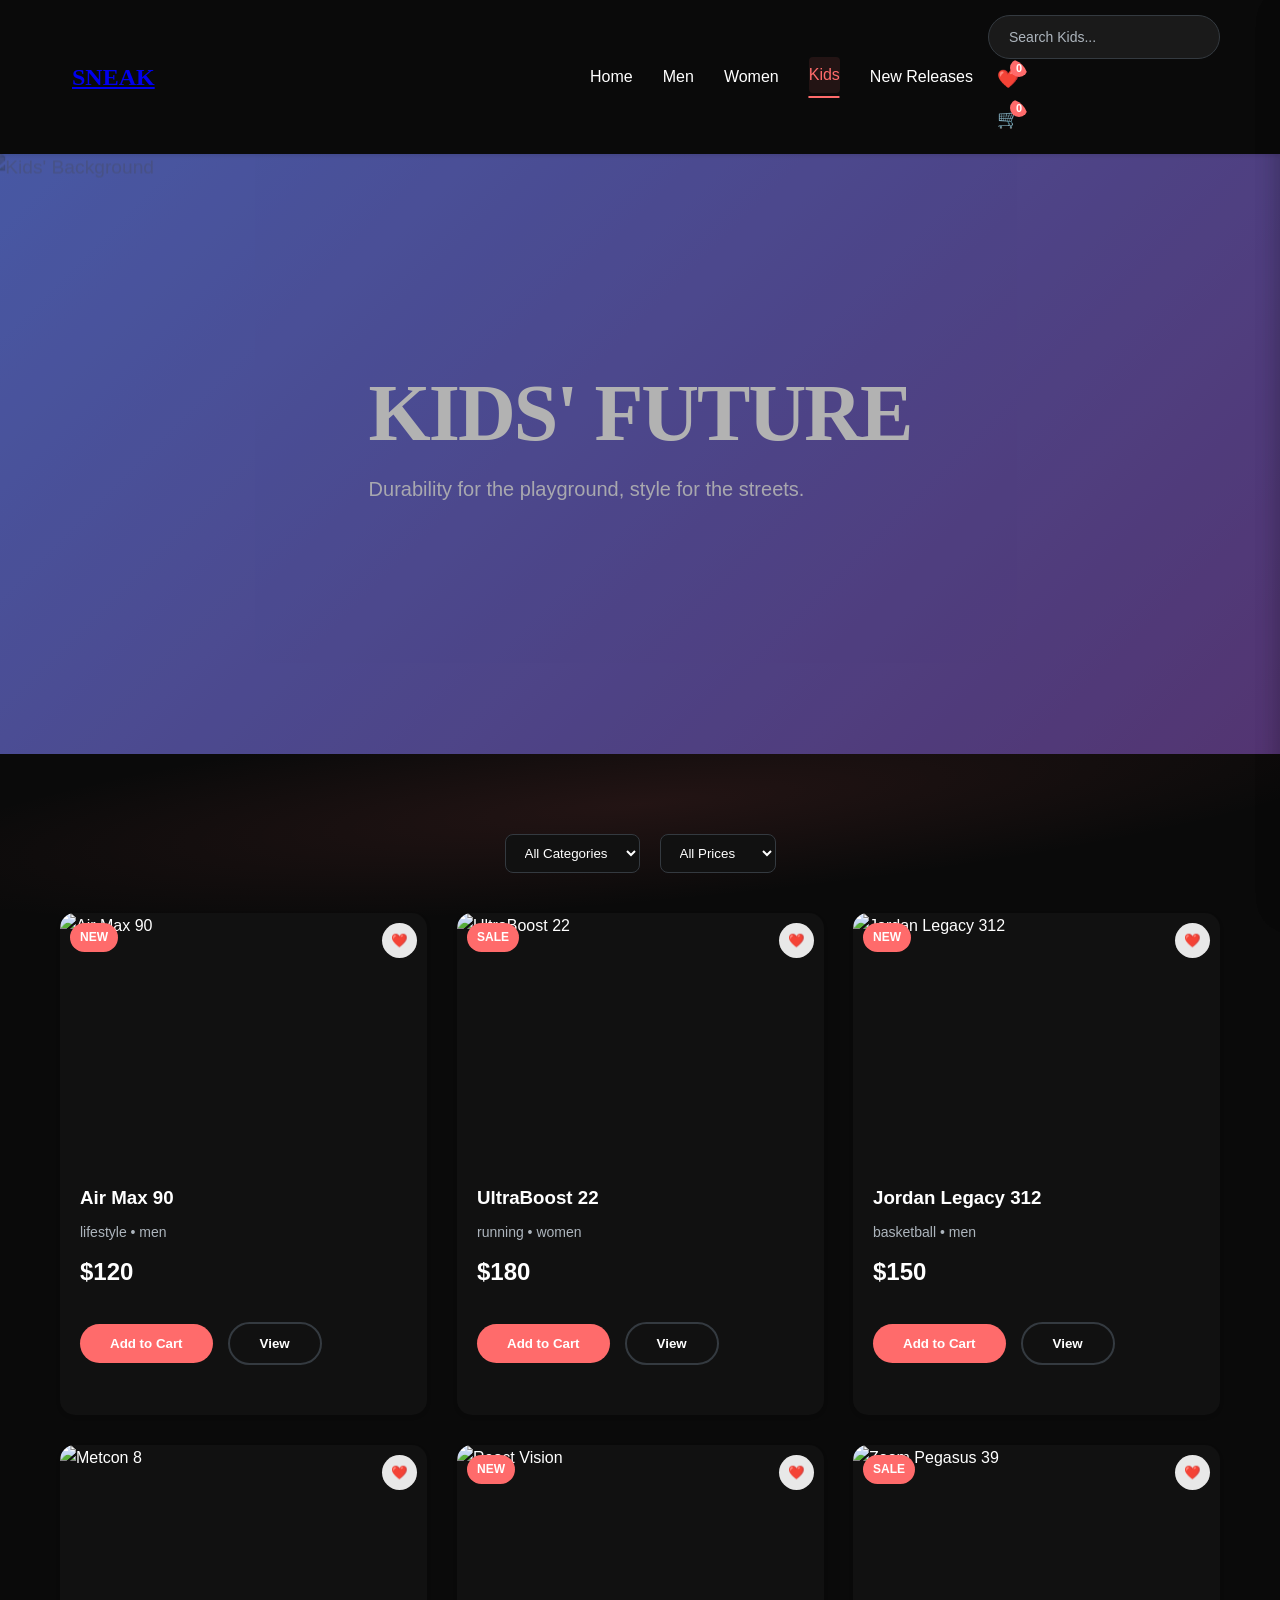
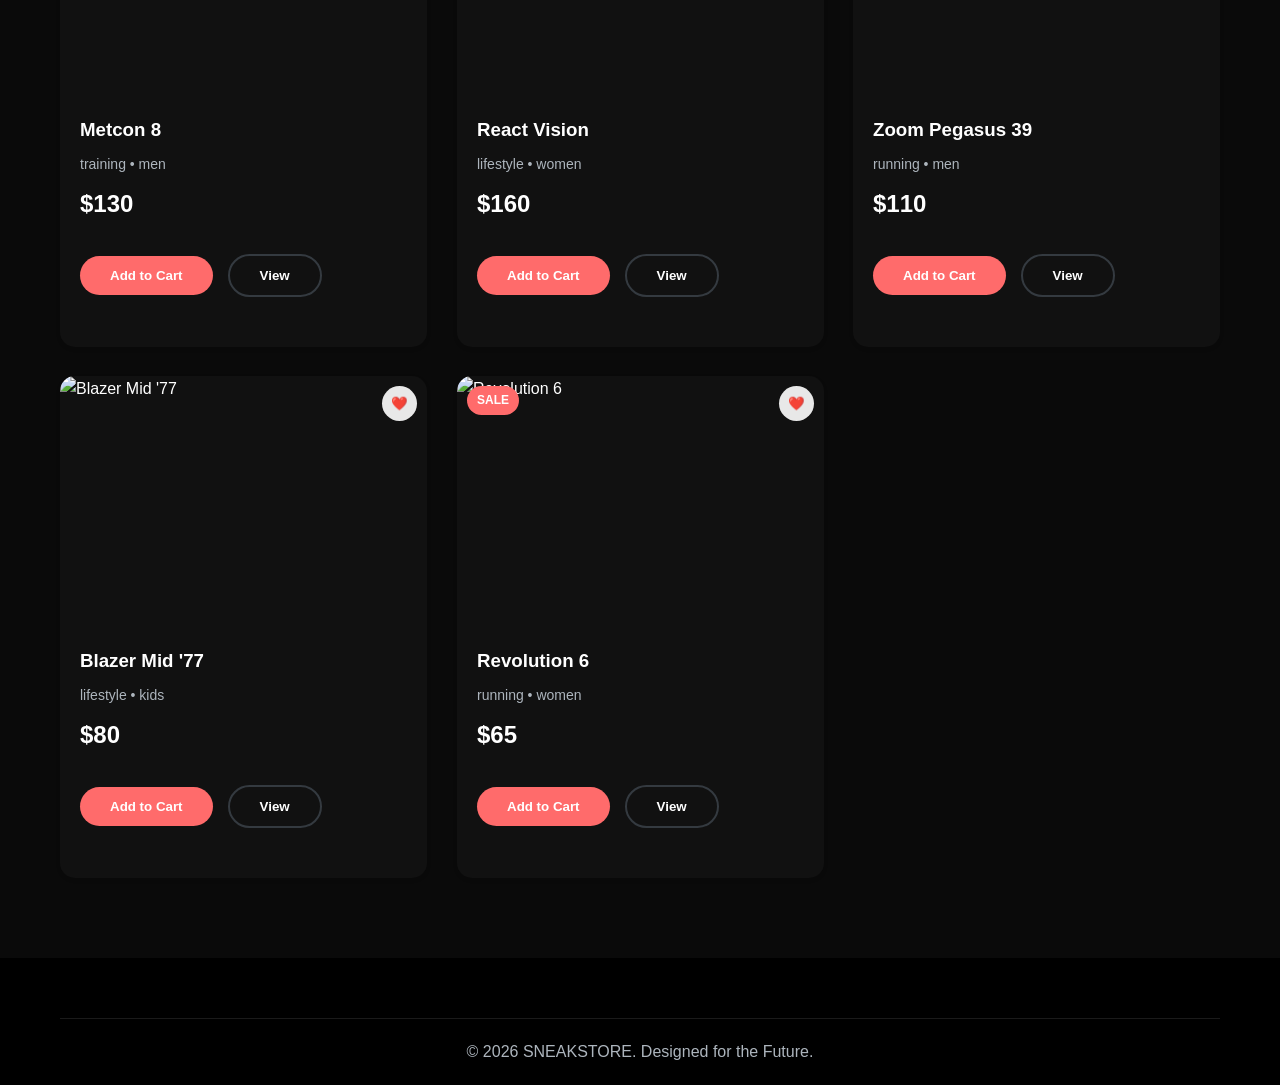
==== commit a726209c: "Update kids.html" ====
--- a/kids.html
+++ b/kids.html
@@ -3,88 +3,71 @@
 <head>
     <meta charset="UTF-8">
     <meta name="viewport" content="width=device-width, initial-scale=1.0">
-    <title>Kids' Sneakers - SNEAKSTORE</title>
+    <title>SNEAK® | Kids' Collection</title>
+    <meta name="description" content="Future legends start here. Explore SNEAKSTORE's premium kids' collection.">
     <link rel="stylesheet" href="styles.css">
     <link rel="preconnect" href="https://fonts.googleapis.com">
     <link rel="preconnect" href="https://fonts.gstatic.com" crossorigin>
-    <link href="https://fonts.googleapis.com/css2?family=Bebas+Neue&family=Inter:wght@300;400;500;600;700;800&display=swap" rel="stylesheet">
 </head>
-<body>
-    <!-- Announcement Bar -->
-    <div class="announcement-bar">
-        <div class="container">
-            <p>🚚 Free delivery on orders over $100 | 🎁 New members get 15% off</p>
-        </div>
-    </div>
-
+<body class="dark-mode">
+    
+   
     <!-- Navigation Bar -->
     <nav class="navbar">
         <div class="container">
             <div class="nav-container">
                 <div class="nav-left">
                     <div class="logo">
-                        <a href="index.html">SNEAKSTORE</a>
+                        <a href="index.html">SNEAK</a>
                     </div>
                 </div>
-                <div class="nav-center">
-                    <div class="nav-links">
+                <div class="nav-right">
+                    <div class="nav-links" id="navLinks">
                         <a href="index.html">Home</a>
                         <a href="men.html">Men</a>
                         <a href="women.html">Women</a>
                         <a href="kids.html" class="active">Kids</a>
                         <a href="new-releases.html">New Releases</a>
                     </div>
-                    <button class="mobile-menu-toggle" onclick="toggleMobileMenu()">☰</button>
-                </div>
-                <div class="nav-right">
-                    <div class="search-container">
-                        <input type="text" class="search-input" id="searchInput" placeholder="Search products...">
+                    <div class="nav-actions">
+                        <div class="search-container">
+                            <input type="text" class="search-input" id="searchInput" placeholder="Search Kids...">
+                        </div>
+                        <button class="btn-icon" id="wishlistBtn" onclick="toggleWishlist()">
+                            ❤️ <span class="badge" id="wishlistBadge">0</span>
+                        </button>
+                        <button class="btn-icon" id="cartBtn" onclick="toggleCart()">
+                            🛒 <span class="badge" id="cartBadge">0</span>
+                        </button>
+                        <button class="mobile-menu-toggle" id="menuToggle" onclick="toggleMobileMenu()">☰</button>
                     </div>
-                    <button class="btn btn-icon" id="wishlistBtn" onclick="toggleWishlist()">
-                        ❤️ <span class="badge" id="wishlistBadge">0</span>
-                    </button>
-                    <button class="btn btn-icon" id="cartBtn" onclick="toggleCart()">
-                        🛒 <span class="badge" id="cartBadge">0</span>
-                    </button>
-                    <button class="btn btn-icon" id="themeToggle" onclick="toggleTheme()">
-                        🌙
-                    </button>
                 </div>
             </div>
         </div>
     </nav>
 
-    <!-- Breadcrumb -->
-    <div class="breadcrumb">
+    <!-- Page Header -->
+    <section class="hero category-hero">
+        <div class="parallax-hero" id="parallaxHero">
+            <img src="https://images.unsplash.com/photo-1542291026-7eec264c27ff?w=1920&fit=crop" alt="Kids' Background" style="filter: brightness(0.4);">
+        </div>
         <div class="container">
-            <a href="index.html">Home</a> / <span>Kids</span>
-        </div>
-    </div>
-
-    <!-- Page Header -->
-    <section class="page-header">
-        <div class="container">
-            <h1>Kids' Sneakers</h1>
-            <p>Designed for growing feet. Find the perfect sneakers for kids with fun colors, comfortable fits, and durable designs made for play.</p>
+            <div class="hero-text">
+                <h1 class="hero-title">KIDS' FUTURE</h1>
+                <p class="hero-subtitle">Durability for the playground, style for the streets.</p>
+            </div>
         </div>
     </section>
 
-    <!-- Filter Bar -->
-    <section class="filter-section">
+    <!-- Products Section -->
+    <section class="featured-products" id="featured">
         <div class="container">
             <div class="filter-bar">
                 <select id="categoryFilter" class="filter-select">
                     <option value="all">All Categories</option>
                     <option value="running">Running</option>
+                    <option value="lifestyle">Lifestyle</option>
                     <option value="basketball">Basketball</option>
-                    <option value="lifestyle">Lifestyle</option>
-                    <option value="training">Training</option>
-                </select>
-                <select id="ageFilter" class="filter-select">
-                    <option value="all">All Ages</option>
-                    <option value="toddler">Toddler (1-3 years)</option>
-                    <option value="little-kids">Little Kids (4-7 years)</option>
-                    <option value="big-kids">Big Kids (8-12 years)</option>
                 </select>
                 <select id="priceFilter" class="filter-select">
                     <option value="all">All Prices</option>
@@ -92,115 +75,9 @@
                     <option value="50-100">$50 - $100</option>
                     <option value="100+">Over $100</option>
                 </select>
-                <select id="sortFilter" class="filter-select">
-                    <option value="featured">Featured</option>
-                    <option value="price-low">Price: Low to High</option>
-                    <option value="price-high">Price: High to Low</option>
-                    <option value="name">Name: A to Z</option>
-                </select>
             </div>
-        </div>
-    </section>
-
-    <!-- Featured Products -->
-    <section class="products-section">
-        <div class="container">
             <div class="products-grid" id="productsGrid">
-                <!-- Products will be dynamically loaded here -->
-            </div>
-            <div class="load-more-container">
-                <button class="btn btn-outline btn-large" id="loadMoreBtn">Load More Products</button>
-            </div>
-        </div>
-    </section>
-
-    <!-- Category Highlights -->
-    <section class="category-highlights">
-        <div class="container">
-            <h2 class="section-title">Shop Kids' Categories</h2>
-            <div class="highlights-grid">
-                <div class="highlight-card">
-                    <img src="https://images.unsplash.com/photo-1571019613454-1cb2f99b2d8b?w=400&h=250&fit=crop" alt="Kids' Running">
-                    <h3>Running Shoes</h3>
-                    <p>Lightweight and flexible for active kids</p>
-                    <button class="btn btn-primary" onclick="filterByCategory('running')">Shop Running</button>
-                </div>
-                <div class="highlight-card">
-                    <img src="https://images.unsplash.com/photo-1460353581641-37baddab0fa2?w=400&h=250&fit=crop" alt="Kids' Lifestyle">
-                    <h3>Lifestyle Sneakers</h3>
-                    <p>Fun colors and styles for everyday adventures</p>
-                    <button class="btn btn-primary" onclick="filterByCategory('lifestyle')">Shop Lifestyle</button>
-                </div>
-                <div class="highlight-card">
-                    <img src="https://images.unsplash.com/photo-1595950653106-6c9ebd614d3a?w=400&h=250&fit=crop" alt="Kids' Basketball">
-                    <h3>Basketball Shoes</h3>
-                    <p>Court-ready performance for young athletes</p>
-                    <button class="btn btn-primary" onclick="filterByCategory('basketball')">Shop Basketball</button>
-                </div>
-                <div class="highlight-card">
-                    <img src="https://images.unsplash.com/photo-1549298916-b41d501d3772?w=400&h=250&fit=crop" alt="Kids' School">
-                    <h3>School Shoes</h3>
-                    <p>Durable and comfortable for all-day wear</p>
-                    <button class="btn btn-primary" onclick="filterByCategory('lifestyle')">Shop School</button>
-                </div>
-            </div>
-        </div>
-    </section>
-
-    <!-- Size Guide Section -->
-    <section class="size-guide">
-        <div class="container">
-            <h2 class="section-title">Kids' Size Guide</h2>
-            <div class="size-guide-content">
-                <div class="size-table">
-                    <h3>Little Kids (Ages 4-7)</h3>
-                    <table>
-                        <thead>
-                            <tr>
-                                <th>US Size</th>
-                                <th>EU Size</th>
-                                <th>UK Size</th>
-                                <th>Foot Length (cm)</th>
-                            </tr>
-                        </thead>
-                        <tbody>
-                            <tr><td>10.5</td><td>27.5</td><td>9.5</td><td>16.8</td></tr>
-                            <tr><td>11</td><td>28</td><td>10</td><td>17.1</td></tr>
-                            <tr><td>11.5</td><td>28.5</td><td>10.5</td><td>17.5</td></tr>
-                            <tr><td>12</td><td>29</td><td>11</td><td>17.8</td></tr>
-                            <tr><td>12.5</td><td>30</td><td>11.5</td><td>18.1</td></tr>
-                            <tr><td>13</td><td>30.5</td><td>12</td><td>18.4</td></tr>
-                        </tbody>
-                    </table>
-                </div>
-                <div class="size-table">
-                    <h3>Big Kids (Ages 8-12)</h3>
-                    <table>
-                        <thead>
-                            <tr>
-                                <th>US Size</th>
-                                <th>EU Size</th>
-                                <th>UK Size</th>
-                                <th>Foot Length (cm)</th>
-                            </tr>
-                        </thead>
-                        <tbody>
-                            <tr><td>1</td><td>32</td><td>13</td><td>20.1</td></tr>
-                            <tr><td>1.5</td><td>33</td><td>13.5</td><td>20.4</td></tr>
-                            <tr><td>2</td><td>33.5</td><td>1</td><td>20.8</td></tr>
-                            <tr><td>2.5</td><td>34</td><td>1.5</td><td>21.1</td></tr>
-                            <tr><td>3</td><td>35</td><td>2</td><td>21.6</td></tr>
-                            <tr><td>3.5</td><td>35.5</td><td>2.5</td><td>21.9</td></tr>
-                            <tr><td>4</td><td>36</td><td>3</td><td>22.2</td></tr>
-                            <tr><td>4.5</td><td>36.5</td><td>3.5</td><td>22.5</td></tr>
-                            <tr><td>5</td><td>37.5</td><td>4</td><td>23</td></tr>
-                            <tr><td>5.5</td><td>38</td><td>4.5</td><td>23.3</td></tr>
-                            <tr><td>6</td><td>38.5</td><td>5</td><td>23.6</td></tr>
-                            <tr><td>6.5</td><td>39</td><td>5.5</td><td>24</td></tr>
-                            <tr><td>7</td><td>40</td><td>6</td><td>24.3</td></tr>
-                        </tbody>
-                    </table>
-                </div>
+                <!-- Loaded via script.js -->
             </div>
         </div>
     </section>
@@ -208,276 +85,51 @@
     <!-- Footer -->
     <footer class="footer">
         <div class="container">
-            <div class="footer-content">
-                <div class="footer-section">
-                    <h3>Products</h3>
-                    <ul>
-                        <li><a href="#">Running</a></li>
-                        <li><a href="#">Basketball</a></li>
-                        <li><a href="#">Lifestyle</a></li>
-                        <li><a href="#">Training</a></li>
-                    </ul>
-                </div>
-                <div class="footer-section">
-                    <h3>Support</h3>
-                    <ul>
-                        <li><a href="#">Help Center</a></li>
-                        <li><a href="#">Returns</a></li>
-                        <li><a href="#">Contact</a></li>
-                        <li><a href="#">Shipping Info</a></li>
-                    </ul>
-                </div>
-                <div class="footer-section">
-                    <h3>Company</h3>
-                    <ul>
-                        <li><a href="#">About</a></li>
-                        <li><a href="#">Careers</a></li>
-                        <li><a href="#">Press</a></li>
-                        <li><a href="#">Sustainability</a></li>
-                    </ul>
-                </div>
-                <div class="footer-section">
-                    <h3>Follow Us</h3>
-                    <div class="social-icons">
-                        <a href="#">📘</a>
-                        <a href="#">📷</a>
-                        <a href="#">🐦</a>
-                        <a href="#">📺</a>
-                    </div>
-                </div>
-            </div>
             <div class="footer-bottom">
-                <p>&copy; 2024 SNEAKSTORE. All rights reserved.</p>
+                <p>&copy; 2026 SNEAKSTORE. Designed for the Future.</p>
             </div>
         </div>
     </footer>
 
-    <!-- Cart Sidebar -->
+    <!-- Modals & Sidebars -->
     <div class="cart-sidebar" id="cartSidebar">
-        <div class="cart-header">
-            <h3>Shopping Cart</h3>
+        <div class="sidebar-header">
+            <h3>Cart</h3>
             <button class="close-btn" onclick="toggleCart()">×</button>
         </div>
-        <div class="cart-items" id="cartItems">
-            <!-- Cart items will be dynamically loaded -->
-        </div>
+        <div class="cart-items" id="cartItems"></div>
         <div class="cart-footer">
-            <div class="cart-total">
-                <span>Total: <span id="cartTotal">$0.00</span></span>
-            </div>
-            <button class="btn btn-primary btn-large" onclick="checkout()">Checkout</button>
+            <div class="cart-total">Total: <span id="cartTotal">$0.00</span></div>
+            <button class="btn btn-primary btn-large" style="width:100%">Checkout</button>
         </div>
     </div>
 
-    <!-- Wishlist Sidebar -->
     <div class="wishlist-sidebar" id="wishlistSidebar">
-        <div class="wishlist-header">
-            <h3>My Wishlist</h3>
+        <div class="sidebar-header">
+            <h3>Wishlist</h3>
             <button class="close-btn" onclick="toggleWishlist()">×</button>
         </div>
-        <div class="wishlist-items" id="wishlistItems">
-            <!-- Wishlist items will be dynamically loaded -->
-        </div>
+        <div class="wishlist-items" id="wishlistItems"></div>
     </div>
 
-    <!-- Product Modal -->
     <div class="product-modal" id="productModal">
         <div class="modal-content">
             <button class="close-btn" onclick="closeProductModal()">×</button>
-            <div class="product-detail">
+            <div class="product-detail" style="display:grid;grid-template-columns:1fr 1fr;gap:40px">
                 <div class="product-gallery">
-                    <img id="modalMainImage" src="" alt="Product">
-                    <div class="thumbnail-grid" id="thumbnailGrid">
-                        <!-- Thumbnails will be loaded dynamically -->
-                    </div>
+                    <img id="modalMainImage" src="" alt="">
+                    <div class="thumbnail-grid" id="thumbnailGrid"></div>
                 </div>
                 <div class="product-info">
                     <h2 id="modalProductName"></h2>
-                    <p id="modalProductCategory"></p>
-                    <div class="price" id="modalProductPrice"></div>
-                    <div class="size-selector">
-                        <label>Select Size:</label>
-                        <div class="size-options" id="sizeOptions">
-                            <!-- Size options will be loaded dynamically -->
-                        </div>
-                    </div>
-                    <div class="quantity-selector">
-                        <label>Quantity:</label>
-                        <div class="quantity-controls">
-                            <button onclick="decreaseQuantity()">-</button>
-                            <input type="number" id="modalQuantity" value="1" min="1" max="10">
-                            <button onclick="increaseQuantity()">+</button>
-                        </div>
-                    </div>
-                    <div class="product-actions">
-                        <button class="btn btn-primary btn-large" onclick="addToCartFromModal()">Add to Cart</button>
-                        <button class="btn btn-outline" onclick="toggleWishlistModal()">
-                            <span id="modalWishlistIcon">❤️</span> Add to Wishlist
-                        </button>
-                    </div>
-                    <div class="product-description">
-                        <h4>Product Details</h4>
-                        <p id="modalProductDescription"></p>
-                    </div>
+                    <div class="product-price" id="modalProductPrice"></div>
+                    <p id="modalProductDescription" style="color:var(--text-secondary);margin-bottom:20px"></p>
+                    <button class="btn btn-primary btn-large" onclick="addToCartFromModal()">Add to Cart</button>
                 </div>
             </div>
         </div>
     </div>
 
     <script src="script.js"></script>
-    <script>
-        // Background slideshow images for kids' page
-        const backgroundImages = [
-            'https://images.unsplash.com/photo-1571019613454-1cb2f99b2d8b?w=1920&h=600&fit=crop',
-            'https://images.unsplash.com/photo-1549298916-b41d501d3772?w=1920&h=600&fit=crop',
-            'https://images.unsplash.com/photo-1551107699-a5b68d2794e3?w=1920&h=600&fit=crop',
-            'https://images.unsplash.com/photo-1460353581641-37baddab0fa2?w=1920&h=600&fit=crop',
-            'https://images.unsplash.com/photo-1595950653106-6c9ebd614d3a?w=1920&h=600&fit=crop'
-        ];
-
-        let currentImageIndex = 0;
-        let backgroundImageElement;
-
-        // Initialize background slideshow
-        function initBackgroundSlideshow() {
-            backgroundImageElement = document.createElement('div');
-            backgroundImageElement.style.cssText = `
-                position: absolute;
-                top: 0;
-                left: 0;
-                width: 100%;
-                height: 100%;
-                background-size: cover;
-                background-position: center;
-                background-repeat: no-repeat;
-                z-index: 0;
-                opacity: 0.3;
-                transition: opacity 1s ease-in-out;
-            `;
-            
-            const pageHeader = document.querySelector('.page-header');
-            if (pageHeader) {
-                pageHeader.style.position = 'relative';
-                pageHeader.style.overflow = 'hidden';
-                pageHeader.insertBefore(backgroundImageElement, pageHeader.firstChild);
-                
-                // Start the slideshow
-                changeBackgroundImage();
-                setInterval(changeBackgroundImage, 10000);
-            }
-        }
-
-        // Change background image with fade effect
-        function changeBackgroundImage() {
-            if (!backgroundImageElement) return;
-            
-            // Fade out
-            backgroundImageElement.style.opacity = '0';
-            
-            // Change image and fade in after transition
-            setTimeout(() => {
-                currentImageIndex = (currentImageIndex + 1) % backgroundImages.length;
-                backgroundImageElement.style.backgroundImage = `url('${backgroundImages[currentImageIndex]}')`;
-                backgroundImageElement.style.opacity = '0.3';
-            }, 1000);
-        }
-
-        // Page-specific initialization
-        document.addEventListener('DOMContentLoaded', function() {
-            loadFromLocalStorage();
-            filterKidsProducts();
-            renderProducts();
-            updateCartBadge();
-            updateWishlistBadge();
-            setupEventListeners();
-            setupTheme();
-            initBackgroundSlideshow();
-        });
-
-        // Filter kids' products
-        function filterKidsProducts() {
-            filteredProducts = products.filter(product => product.gender === 'kids');
-        }
-
-        // Filter by category
-        function filterByCategory(category) {
-            document.getElementById('categoryFilter').value = category;
-            handleFilter();
-            window.scrollTo({ top: document.querySelector('.products-section').offsetTop - 100, behavior: 'smooth' });
-        }
-
-        // Enhanced filter handling for this page
-        function handleFilter() {
-            const category = document.getElementById('categoryFilter').value;
-            const priceRange = document.getElementById('priceFilter').value;
-            const sortBy = document.getElementById('sortFilter').value;
-            
-            let filtered = products.filter(product => product.gender === 'kids');
-            
-            // Apply category filter
-            if (category !== 'all') {
-                filtered = filtered.filter(product => product.category === category);
-            }
-            
-            // Apply price filter
-            if (priceRange !== 'all') {
-                const [min, max] = priceRange.split('-').map(p => p === '+' ? Infinity : parseInt(p));
-                filtered = filtered.filter(product => 
-                    max ? (product.price >= min && product.price <= max) : product.price >= min
-                );
-            }
-            
-            // Apply sorting
-            switch(sortBy) {
-                case 'price-low':
-                    filtered.sort((a, b) => a.price - b.price);
-                    break;
-                case 'price-high':
-                    filtered.sort((a, b) => b.price - a.price);
-                    break;
-                case 'name':
-                    filtered.sort((a, b) => a.name.localeCompare(b.name));
-                    break;
-            }
-            
-            filteredProducts = filtered;
-            renderProducts();
-        }
-
-        // Load more functionality
-        document.getElementById('loadMoreBtn').addEventListener('click', function() {
-            // Simulate loading more products
-            this.innerHTML = '<span class="loading"></span> Loading...';
-            setTimeout(() => {
-                this.innerHTML = 'Load More Products';
-                showToast('More products loaded!');
-            }, 1000);
-        });
-
-        // Update event listeners for this page
-        function setupEventListeners() {
-            // Search functionality
-            document.getElementById('searchInput').addEventListener('input', handleSearch);
-            
-            // Filter functionality
-            document.getElementById('categoryFilter').addEventListener('change', handleFilter);
-            document.getElementById('priceFilter').addEventListener('change', handleFilter);
-            document.getElementById('sortFilter').addEventListener('change', handleFilter);
-            
-            // Cart and Wishlist toggles
-            document.getElementById('cartBtn').addEventListener('click', toggleCart);
-            document.getElementById('wishlistBtn').addEventListener('click', toggleWishlist);
-            
-            // Theme toggle
-            document.getElementById('themeToggle').addEventListener('click', toggleTheme);
-            
-            // Close modals on outside click
-            document.getElementById('productModal').addEventListener('click', function(e) {
-                if (e.target === this) {
-                    closeProductModal();
-                }
-            });
-        }
-    </script>
 </body>
 </html>
